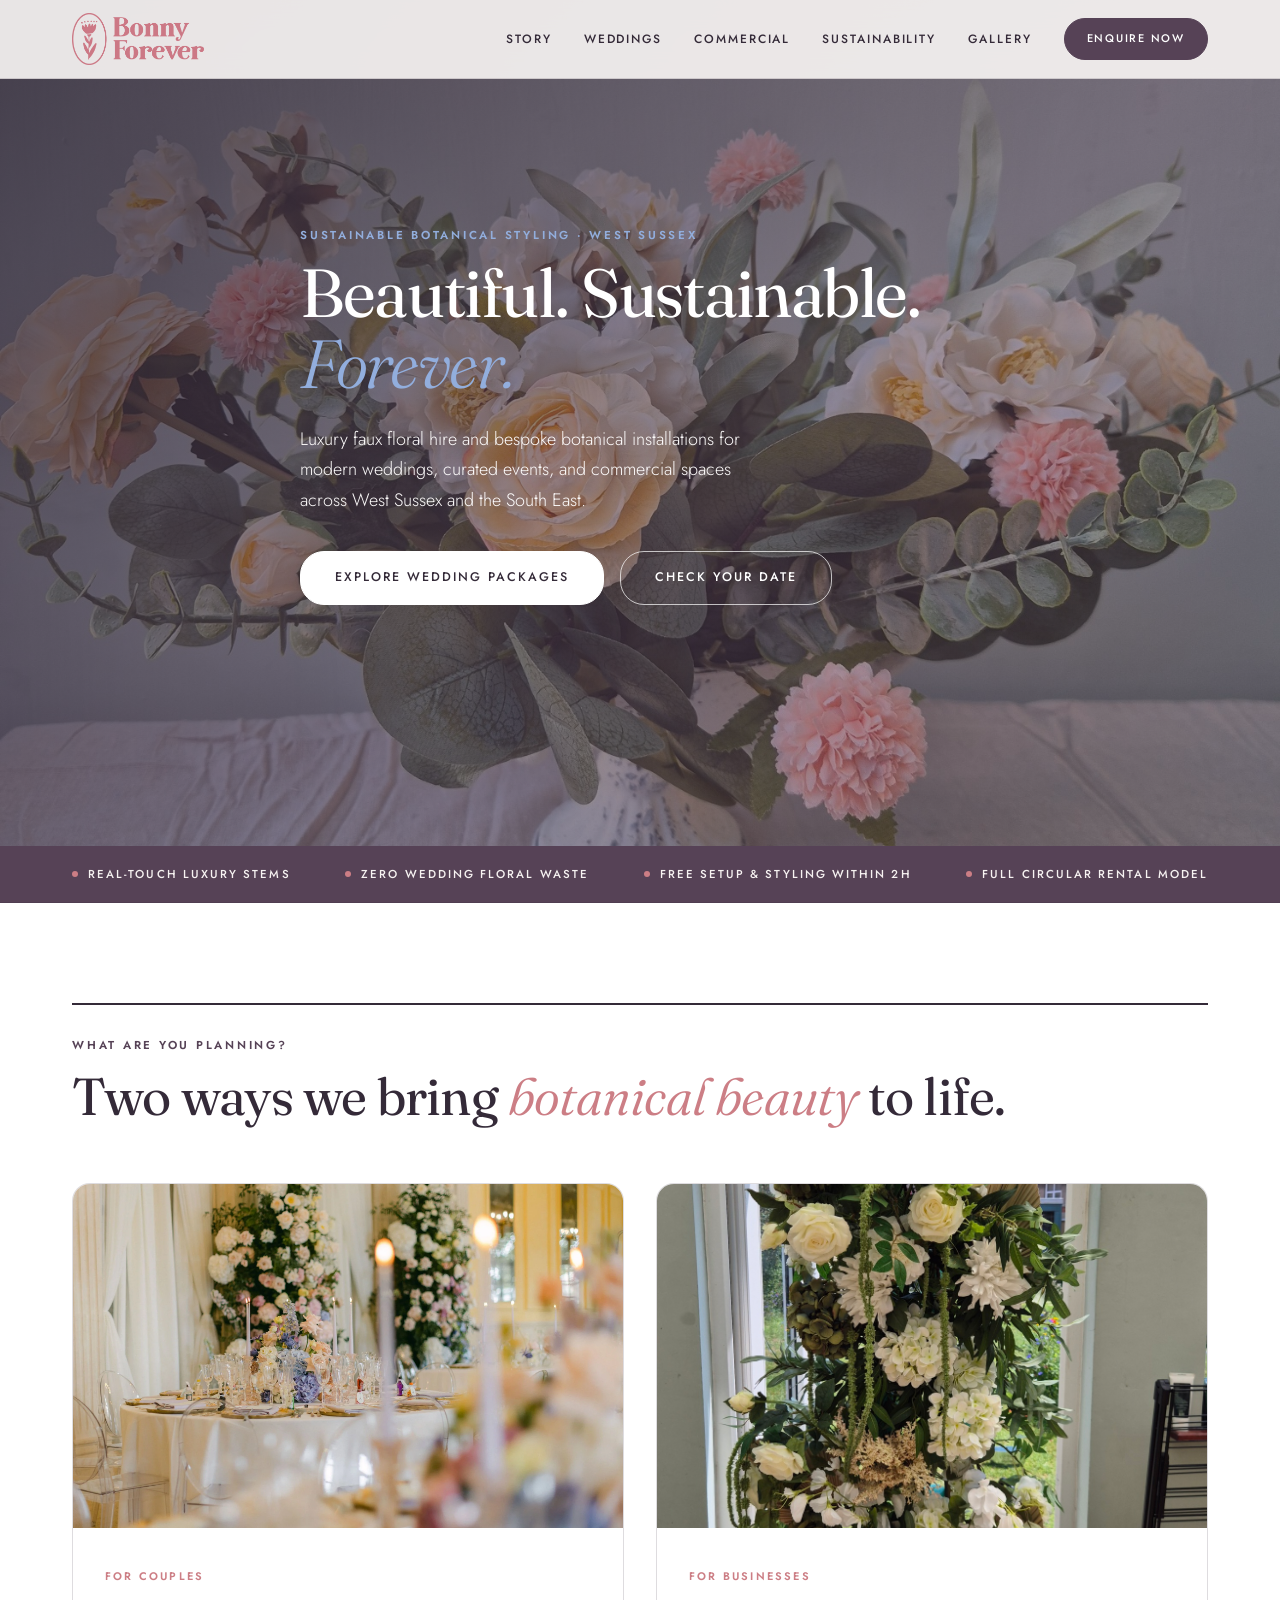
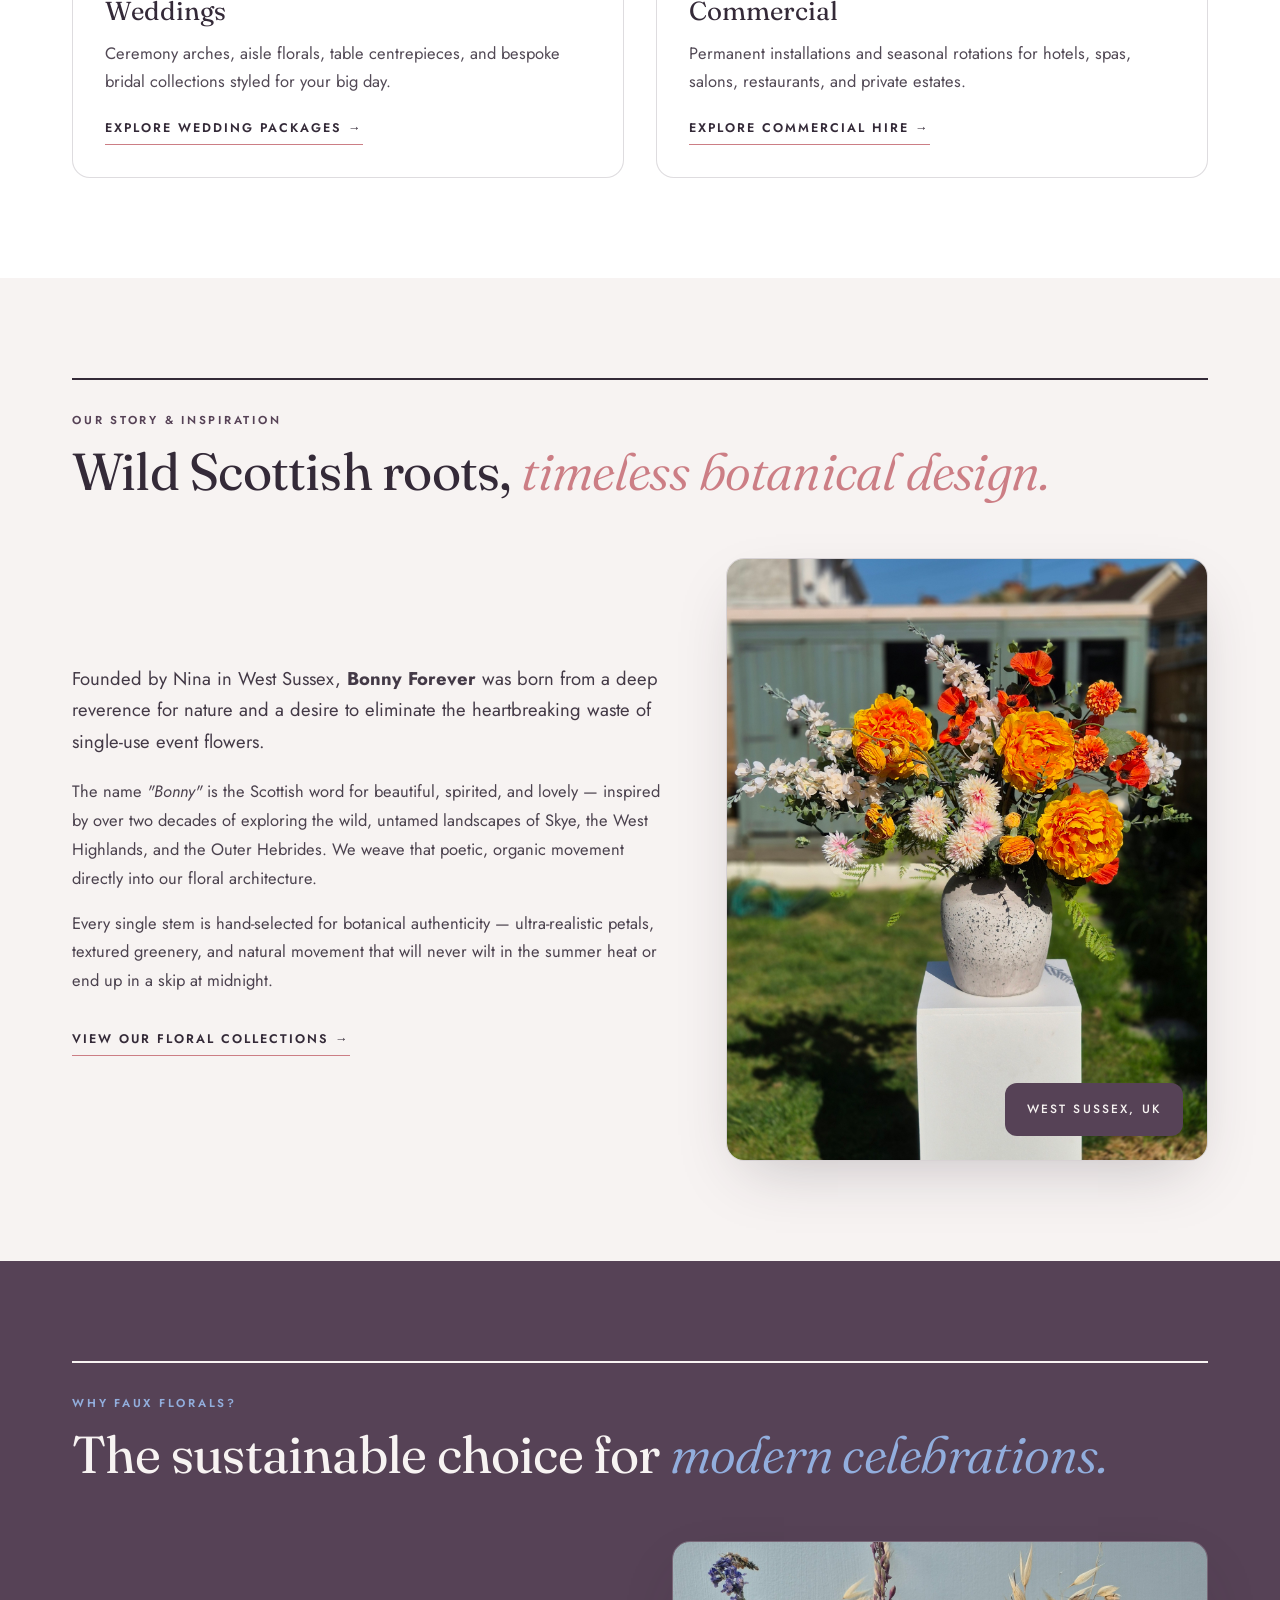
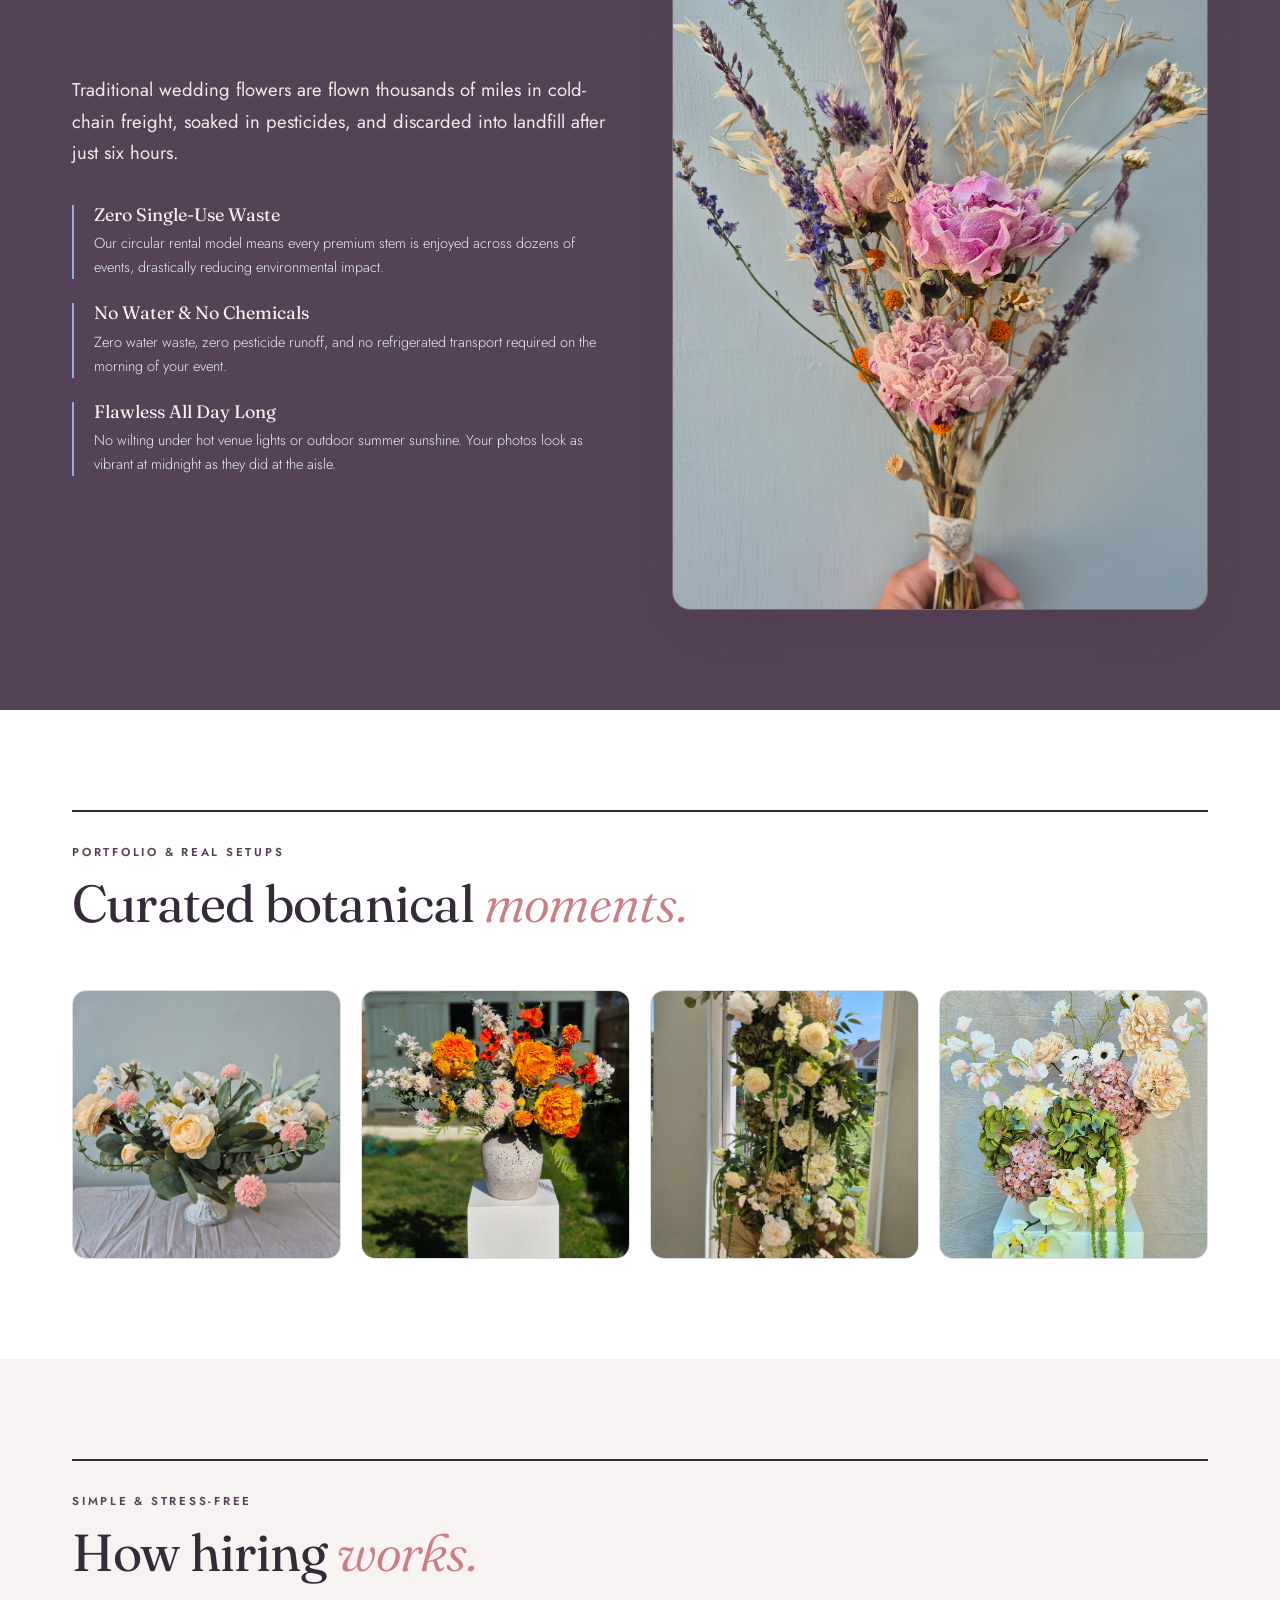
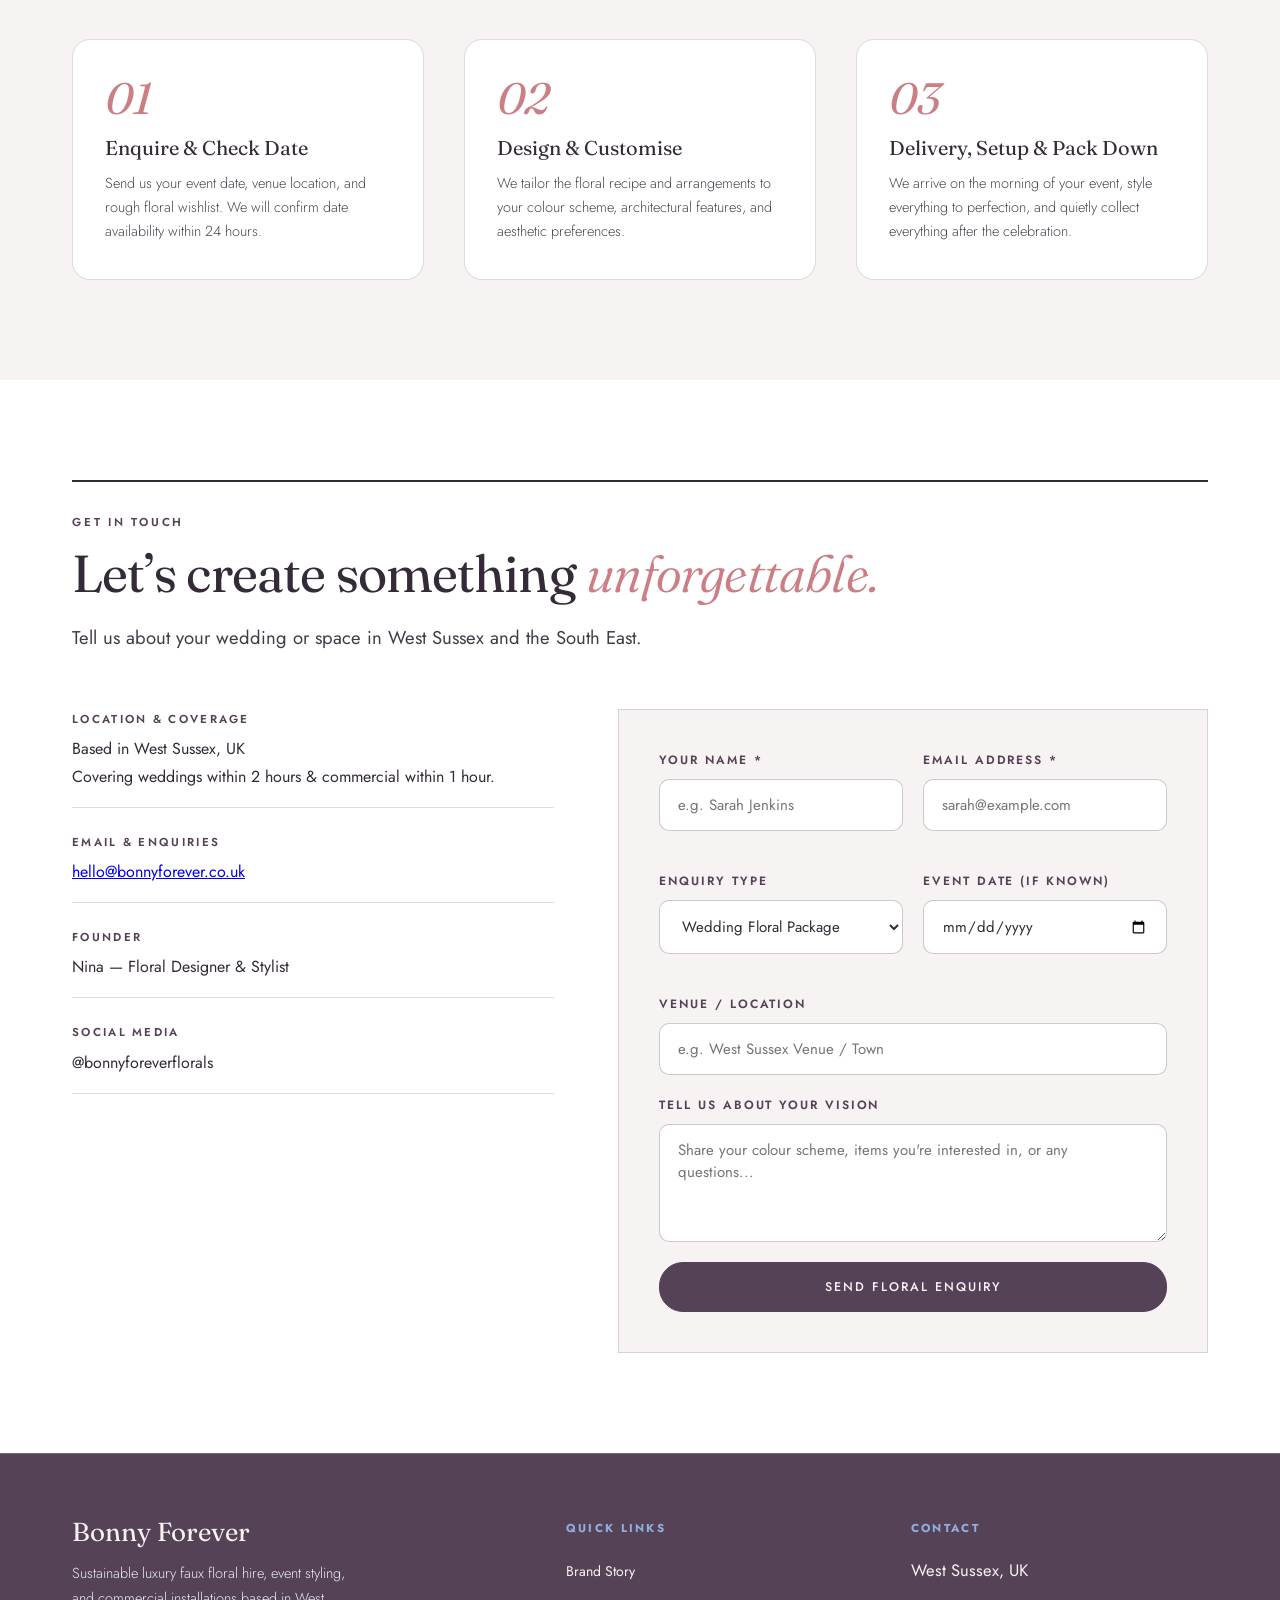
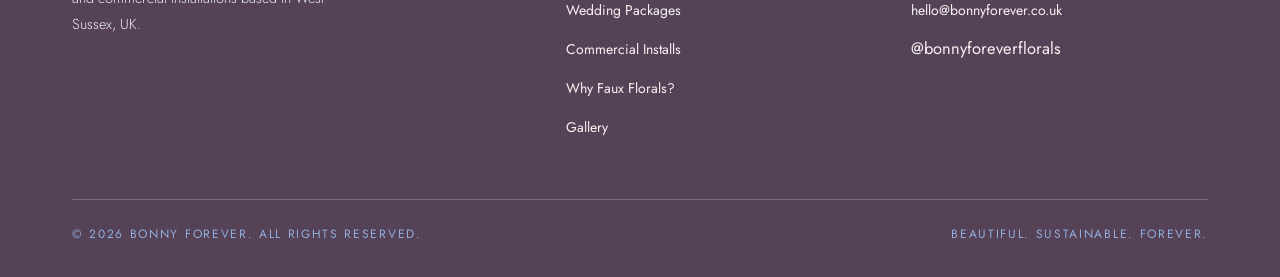
==== site/index.html @ a1e6e817 "Restructure into site/ and design-system/ with separate CSS, JS and images - Extract all 33 base64 d" ====
<!DOCTYPE html>
<html lang="en-GB">
<head>
<meta charset="UTF-8">
<meta name="viewport" content="width=device-width, initial-scale=1.0">
<title>Bonny Forever — Luxury Faux Floral Hire & Botanical Styling</title>
<link rel="preconnect" href="https://fonts.googleapis.com">
<link rel="preconnect" href="https://fonts.gstatic.com" crossorigin>
<link href="https://fonts.googleapis.com/css2?family=Fraunces:ital,opsz,wght,SOFT@0,9..144,300..600,100;1,9..144,300..600,100&family=Jost:wght@300;400;500;600&display=swap" rel="stylesheet">
<link rel="stylesheet" href="css/styles.css">
</head>
<body>

<!-- SITE HEADER -->
<header class="site-header">
  <div class="wrap">
    <div class="nav-inner">
      <a href="#" class="brand-mark">
        <img src="images/logo-pink.png" alt="Bonny Forever" style="height: 52px; width: auto;">
      </a>
      <nav class="main-nav">
        <a href="#about">Story</a>
        <a href="weddings.html">Weddings</a>
        <a href="commercial.html">Commercial</a>
        <a href="#sustainability">Sustainability</a>
        <a href="#gallery">Gallery</a>
        <a href="#contact" class="btn btn-primary" style="padding: 10px 22px; font-size: 11px; border-radius: 24px; color: #ffffff;">Enquire Now</a>
      </nav>
    </div>
  </div>
</header>

<!-- HERO SECTION -->
<section class="hero">
  <div class="hero-bg">
    <img src="images/centrepiece-peach-roses.jpg" alt="Luxury Faux Florals by Bonny Forever">
  </div>
  <div class="wrap">
    <div class="hero-content">
      <span class="eyebrow light">Sustainable Botanical Styling &middot; West Sussex</span>
      <h1>Beautiful. Sustainable. <em>Forever.</em></h1>
      <p>Luxury faux floral hire and bespoke botanical installations for modern weddings, curated events, and commercial spaces across West Sussex and the South East.</p>
      <div class="hero-btns">
        <a href="#weddings" class="btn btn-light">Explore Wedding Packages</a>
        <a href="#contact" class="btn btn-light-outline">Check Your Date</a>
      </div>
    </div>
  </div>
</section>

<!-- TRUST STRIP -->
<div class="trust-strip">
  <div class="wrap">
    <div class="trust-inner">
      <span><i></i> Real-Touch Luxury Stems</span>
      <span><i></i> Zero Wedding Floral Waste</span>
      <span><i></i> Free Setup & Styling Within 2h</span>
      <span><i></i> Full Circular Rental Model</span>
    </div>
  </div>
</div>

<!-- EXPLORE: WEDDINGS & COMMERCIAL -->
<section id="explore" style="background: #fff;">
  <div class="wrap">
    <div class="sec-head">
      <span class="eyebrow">What Are You Planning?</span>
      <h2 class="sec-title">Two ways we bring <em>botanical beauty</em> to life.</h2>
    </div>
    <div class="explore-grid">
      <a href="weddings.html" class="explore-card">
        <div class="explore-img">
          <img src="images/wedding-reception-hollyclark.webp" alt="Elegant wedding reception floral styling">
        </div>
        <div class="explore-body">
          <span class="service-kicker">For Couples</span>
          <h3>Weddings</h3>
          <p>Ceremony arches, aisle florals, table centrepieces, and bespoke bridal collections styled for your big day.</p>
          <span class="btn-link">Explore Wedding Packages &rarr;</span>
        </div>
      </a>
      <a href="commercial.html" class="explore-card">
        <div class="explore-img">
          <img src="images/floral-arch-window-1126w.jpg" alt="Commercial floral installation">
        </div>
        <div class="explore-body">
          <span class="service-kicker">For Businesses</span>
          <h3>Commercial</h3>
          <p>Permanent installations and seasonal rotations for hotels, spas, salons, restaurants, and private estates.</p>
          <span class="btn-link">Explore Commercial Hire &rarr;</span>
        </div>
      </a>
    </div>
  </div>
</section>

<!-- ABOUT / BRAND STORY -->
<section id="about">
  <div class="wrap">
    <div class="sec-head">
      <span class="eyebrow">Our Story & Inspiration</span>
      <h2 class="sec-title">Wild Scottish roots, <em>timeless botanical design.</em></h2>
    </div>
    <div class="story-grid">
      <div class="story-copy">
        <p class="lead" style="margin-bottom: 20px;">Founded by Nina in West Sussex, <strong>Bonny Forever</strong> was born from a deep reverence for nature and a desire to eliminate the heartbreaking waste of single-use event flowers.</p>
        <p style="margin-bottom: 16px; color: var(--ink); opacity: 0.88;">The name <em>"Bonny"</em> is the Scottish word for beautiful, spirited, and lovely — inspired by over two decades of exploring the wild, untamed landscapes of Skye, the West Highlands, and the Outer Hebrides. We weave that poetic, organic movement directly into our floral architecture.</p>
        <p style="margin-bottom: 28px; color: var(--ink); opacity: 0.88;">Every single stem is hand-selected for botanical authenticity — ultra-realistic petals, textured greenery, and natural movement that will never wilt in the summer heat or end up in a skip at midnight.</p>
        <a href="#weddings" class="btn-link">View Our Floral Collections &rarr;</a>
      </div>
      <div class="story-img">
        <img src="images/urn-orange-roses-garden.jpg" alt="Nina styling faux florals">
        <div class="story-badge">West Sussex, UK</div>
      </div>
    </div>
  </div>
</section>

<!-- SUSTAINABILITY -->
<section id="sustainability" class="sustainability">
  <div class="wrap">
    <div class="sec-head light">
      <span class="eyebrow light">Why Faux Florals?</span>
      <h2 class="sec-title light">The sustainable choice for <em>modern celebrations.</em></h2>
    </div>

    <div class="sustain-grid">
      <div>
        <p class="lead light">Traditional wedding flowers are flown thousands of miles in cold-chain freight, soaked in pesticides, and discarded into landfill after just six hours.</p>
        <div class="sustain-pillars">
          <div class="pillar">
            <h4>Zero Single-Use Waste</h4>
            <p>Our circular rental model means every premium stem is enjoyed across dozens of events, drastically reducing environmental impact.</p>
          </div>
          <div class="pillar">
            <h4>No Water & No Chemicals</h4>
            <p>Zero water waste, zero pesticide runoff, and no refrigerated transport required on the morning of your event.</p>
          </div>
          <div class="pillar">
            <h4>Flawless All Day Long</h4>
            <p>No wilting under hot venue lights or outdoor summer sunshine. Your photos look as vibrant at midnight as they did at the aisle.</p>
          </div>
        </div>
      </div>
      <div class="story-img" style="border-color: rgba(255,255,255,0.2);">
        <img src="images/dried-bouquet-in-hand.jpg" alt="Botanical details">
      </div>
    </div>
  </div>
</section>

<!-- GALLERY -->
<section id="gallery" style="background: #fff;">
  <div class="wrap">
    <div class="sec-head">
      <span class="eyebrow">Portfolio & Real Setups</span>
      <h2 class="sec-title">Curated botanical <em>moments.</em></h2>
    </div>

    <div class="gallery-grid">
      <div class="gallery-item"><img src="images/centrepiece-peach-roses.jpg" alt="Bonny Forever floral styling"></div>
      <div class="gallery-item"><img src="images/urn-orange-roses-garden.jpg" alt="Bonny Forever floral styling"></div>
      <div class="gallery-item"><img src="images/floral-arch-window-1116w.jpg" alt="Bonny Forever floral styling"></div>
      <div class="gallery-item"><img src="images/plinth-hydrangeas.jpg" alt="Bonny Forever floral styling"></div>
    </div>
  </div>
</section>

<!-- HOW IT WORKS -->
<section id="process">
  <div class="wrap">
    <div class="sec-head">
      <span class="eyebrow">Simple & Stress-Free</span>
      <h2 class="sec-title">How hiring <em>works.</em></h2>
    </div>

    <div class="process-grid">
      <div class="process-step">
        <div class="step-num">01</div>
        <h4>Enquire & Check Date</h4>
        <p>Send us your event date, venue location, and rough floral wishlist. We will confirm date availability within 24 hours.</p>
      </div>
      <div class="process-step">
        <div class="step-num">02</div>
        <h4>Design & Customise</h4>
        <p>We tailor the floral recipe and arrangements to your colour scheme, architectural features, and aesthetic preferences.</p>
      </div>
      <div class="process-step">
        <div class="step-num">03</div>
        <h4>Delivery, Setup & Pack Down</h4>
        <p>We arrive on the morning of your event, style everything to perfection, and quietly collect everything after the celebration.</p>
      </div>
    </div>
  </div>
</section>

<!-- CONTACT FORM -->
<section id="contact" class="contact-section">
  <div class="wrap">
    <div class="sec-head">
      <span class="eyebrow">Get In Touch</span>
      <h2 class="sec-title">Let&rsquo;s create something <em>unforgettable.</em></h2>
      <p class="lead">Tell us about your wedding or space in West Sussex and the South East.</p>
    </div>

    <div class="contact-grid">
      <div class="contact-info">
        <div class="info-item">
          <h5>Location & Coverage</h5>
          <p>Based in West Sussex, UK<br>Covering weddings within 2 hours & commercial within 1 hour.</p>
        </div>
        <div class="info-item">
          <h5>Email & Enquiries</h5>
          <p><a href="mailto:hello@bonnyforever.co.uk">hello@bonnyforever.co.uk</a></p>
        </div>
        <div class="info-item">
          <h5>Founder</h5>
          <p>Nina &mdash; Floral Designer & Stylist</p>
        </div>
        <div class="info-item">
          <h5>Social Media</h5>
          <p>@bonnyforeverflorals</p>
        </div>
      </div>

      <div class="form-box">
        <form id="enquiryForm">
          <div class="form-row">
            <div class="form-group">
              <label for="name">Your Name *</label>
              <input type="text" id="name" required placeholder="e.g. Sarah Jenkins">
            </div>
            <div class="form-group">
              <label for="email">Email Address *</label>
              <input type="email" id="email" required placeholder="sarah@example.com">
            </div>
          </div>

          <div class="form-row">
            <div class="form-group">
              <label for="type">Enquiry Type</label>
              <select id="type">
                <option>Wedding Floral Package</option>
                <option>Commercial / Hospitality Install</option>
                <option>Bespoke Event Styling</option>
                <option>Dried Floral Arrangement</option>
              </select>
            </div>
            <div class="form-group">
              <label for="date">Event Date (if known)</label>
              <input type="date" id="date">
            </div>
          </div>

          <div class="form-group">
            <label for="venue">Venue / Location</label>
            <input type="text" id="venue" placeholder="e.g. West Sussex Venue / Town">
          </div>

          <div class="form-group">
            <label for="notes">Tell us about your vision</label>
            <textarea id="notes" rows="4" placeholder="Share your colour scheme, items you're interested in, or any questions..."></textarea>
          </div>

          <button type="submit" class="btn btn-primary" style="width: 100%;">Send Floral Enquiry</button>

          <div id="formSuccess" class="form-success">
            &check; Thank you! Your enquiry has been sent. Nina will get back to you shortly.
          </div>
        </form>
      </div>
    </div>
  </div>
</section>

<!-- FOOTER -->
<footer class="site-footer">
  <div class="wrap">
    <div class="footer-grid">
      <div class="footer-brand">
        <h3 style="font-family: var(--disp);">Bonny Forever</h3>
        <p>Sustainable luxury faux floral hire, event styling, and commercial installations based in West Sussex, UK.</p>
      </div>
      <div class="footer-links">
        <h5>Quick Links</h5>
        <ul>
          <li><a href="#about">Brand Story</a></li>
          <li><a href="#weddings">Wedding Packages</a></li>
          <li><a href="#commercial">Commercial Installs</a></li>
          <li><a href="#sustainability">Why Faux Florals?</a></li>
          <li><a href="#gallery">Gallery</a></li>
        </ul>
      </div>
      <div class="footer-links">
        <h5>Contact</h5>
        <ul>
          <li>West Sussex, UK</li>
          <li><a href="mailto:hello@bonnyforever.co.uk">hello@bonnyforever.co.uk</a></li>
          <li>@bonnyforeverflorals</li>
        </ul>
      </div>
    </div>
    <div class="footer-bottom">
      <span>&copy; 2026 Bonny Forever. All rights reserved.</span>
      <span>Beautiful. Sustainable. Forever.</span>
    </div>
  </div>
</footer>

<script src="js/main.js"></script>
</body>
</html>
---- site/css/styles.css ----
/* Shared styles for index.html and weddings.html. Moved from inline <style>, unchanged. */

:root {
  --grape: #564256;
  --grape-dark: #3E2F3E;
  --ink: #342A38;
  --sage: #84A37B;
  --sage-tint: #EBF0E7;
  --wisteria: #92AEDD;
  --wist-tint: #E9EEF8;
  --rose: #CC7E85;
  --rose-tint: #F7EAEB;
  --paper: #F7F3F2;
  --white: #FFFFFF;
  --maxw: 1200px;
  --disp: 'Fraunces', serif;
  --sans: 'Jost', sans-serif;
  --rule: 1px solid rgba(52, 42, 56, 0.16);
  --rule-light: 1px solid rgba(247, 243, 242, 0.22);
}

* { margin: 0; padding: 0; box-sizing: border-box; }
html { scroll-behavior: smooth; }
body {
  font-family: var(--sans);
  font-weight: 400;
  color: var(--ink);
  background: var(--paper);
  line-height: 1.75;
  font-size: 16.5px;
  -webkit-font-smoothing: antialiased;
}

.wrap { max-width: var(--maxw); margin: 0 auto; padding: 0 32px; }
.eyebrow {
  font-size: 11.5px;
  letter-spacing: 0.24em;
  text-transform: uppercase;
  font-weight: 600;
  color: var(--grape);
  display: inline-block;
  margin-bottom: 12px;
}
.eyebrow.light { color: var(--wisteria); }

h1, h2, h3, h4 { font-family: var(--disp); font-weight: 400; line-height: 1.15; }
h2.sec-title {
  font-size: clamp(34px, 4.5vw, 52px);
  letter-spacing: -0.015em;
  margin-bottom: 18px;
}
h2.sec-title em {
  font-style: italic;
  font-weight: 340;
  color: var(--rose);
}
.sec-title.light em { color: var(--wisteria); }

p.lead {
  font-size: 18.5px;
  line-height: 1.7;
  max-width: 60ch;
  color: var(--ink);
  opacity: 0.92;
}
p.lead.light { color: var(--paper); opacity: 0.95; }

section { padding: 100px 0; }
.sec-head {
  border-top: 2px solid var(--ink);
  padding-top: 24px;
  margin-bottom: 56px;
}
.sec-head.light { border-top-color: var(--paper); }

/* BUTTONS */
.btn {
  display: inline-flex;
  align-items: center;
  justify-content: center;
  font-family: var(--sans);
  font-weight: 500;
  font-size: 12.5px;
  letter-spacing: 0.16em;
  text-transform: uppercase;
  padding: 15px 34px;
  text-decoration: none;
  cursor: pointer;
  transition: all 0.28s cubic-bezier(0.16, 1, 0.3, 1);
  border: 1px solid transparent;
  border-radius: 24px;
}
.btn-primary {
  background: var(--grape);
  color: var(--paper);
  border-color: var(--grape);
}
.btn-primary:hover {
  background: var(--ink);
  border-color: var(--ink);
  transform: translateY(-2px);
}
.btn-outline {
  background: transparent;
  color: var(--grape);
  border-color: var(--grape);
}
.btn-outline:hover {
  background: var(--grape);
  color: #fff;
  transform: translateY(-2px);
}
.btn-light {
  background: #fff;
  color: var(--ink);
  border-color: #fff;
}
.btn-light:hover {
  background: var(--paper);
  transform: translateY(-2px);
}
.btn-light-outline {
  background: transparent;
  color: #fff;
  border-color: rgba(255,255,255,0.7);
}
.btn-light-outline:hover {
  background: rgba(255,255,255,0.15);
  border-color: #fff;
  transform: translateY(-2px);
}
.btn-link {
  display: inline-block;
  font-size: 12.5px;
  letter-spacing: 0.16em;
  text-transform: uppercase;
  font-weight: 600;
  color: var(--ink);
  text-decoration: none;
  border-bottom: 1.5px solid var(--rose);
  padding-bottom: 4px;
  transition: color 0.2s;
}
.btn-link:hover { color: var(--rose); }

/* NAVIGATION */
header.site-header {
  position: fixed;
  top: 0;
  left: 0;
  right: 0;
  z-index: 999;
  background: rgba(247, 243, 242, 0.92);
  backdrop-filter: blur(12px);
  border-bottom: var(--rule);
  transition: all 0.3s ease;
}
.nav-inner {
  display: flex;
  align-items: center;
  justify-content: space-between;
  height: 78px;
}
.brand-mark {
  display: flex;
  align-items: center;
  gap: 12px;
  text-decoration: none;
  color: var(--grape);
}
.brand-mark img { height: 42px; width: auto; display: block; }
.brand-mark span {
  font-family: var(--disp);
  font-size: 21px;
  font-weight: 600;
  letter-spacing: -0.01em;
}
nav.main-nav {
  display: flex;
  gap: 32px;
  align-items: center;
}
nav.main-nav a {
  font-size: 12px;
  letter-spacing: 0.16em;
  text-transform: uppercase;
  font-weight: 500;
  color: var(--ink);
  text-decoration: none;
  transition: color 0.2s;
  padding: 6px 0;
}
nav.main-nav a:hover { color: var(--rose); }

/* HERO SECTION */
.hero {
  position: relative;
  min-height: 94vh;
  display: flex;
  align-items: center;
  color: #fff;
  padding-top: 78px;
  overflow: hidden;
}
.hero-bg {
  position: absolute;
  inset: 0;
}
.hero-bg img {
  width: 100%;
  height: 100%;
  object-fit: cover;
  display: block;
}
.hero-bg::after {
  content: '';
  position: absolute;
  inset: 0;
  background: linear-gradient(135deg, rgba(52,42,56,0.85) 0%, rgba(86,66,86,0.55) 60%, rgba(52,42,56,0.4) 100%);
}
.hero-content {
  position: relative;
  z-index: 2;
  padding: 80px 0;
  max-width: 680px;
}
.hero h1 {
  font-size: clamp(40px, 5.5vw, 68px);
  line-height: 1.05;
  letter-spacing: -0.02em;
  margin-bottom: 24px;
}
.hero h1 em {
  font-style: italic;
  font-weight: 320;
  color: var(--wisteria);
}
.hero p {
  font-size: 18px;
  font-weight: 300;
  line-height: 1.7;
  margin-bottom: 36px;
  max-width: 48ch;
  color: #FDFBFB;
}
.hero-btns { display: flex; gap: 16px; flex-wrap: wrap; }

/* WEDDING SECTION HERO */
.wedding-hero {
  position: relative;
  min-height: 72vh;
  display: flex;
  align-items: center;
  color: #fff;
  overflow: hidden;
  padding: 0;
}
.wedding-hero .hero-content {
  position: relative;
  z-index: 2;
  padding: 100px 0;
  max-width: 680px;
}
.wedding-hero .hero-content .btn { margin-top: 4px; }


/* TRUST STRIP */
.trust-strip {
  background: var(--grape);
  color: var(--paper);
  padding: 18px 0;
  border-bottom: var(--rule);
}
.trust-inner {
  display: flex;
  justify-content: space-between;
  align-items: center;
  flex-wrap: wrap;
  gap: 24px;
  font-size: 11.5px;
  letter-spacing: 0.18em;
  text-transform: uppercase;
  font-weight: 500;
}
.trust-inner span { display: flex; align-items: center; gap: 10px; }
.trust-inner i { width: 6px; height: 6px; border-radius: 50%; background: var(--rose); display: inline-block; }

/* STORY & ABOUT */
.story-grid {
  display: grid;
  grid-template-columns: 1.1fr 0.9fr;
  gap: 64px;
  align-items: center;
}
.story-img {
  position: relative;
  border: var(--rule);
  border-radius: 18px;
  overflow: hidden;
  box-shadow: 0 24px 60px -20px rgba(52,42,56,0.25);
}
.story-img img {
  width: 100%;
  aspect-ratio: 4/5;
  object-fit: cover;
  display: block;
}
.story-badge {
  position: absolute;
  bottom: 24px;
  right: 24px;
  background: var(--grape);
  color: var(--paper);
  padding: 16px 22px;
  font-size: 12px;
  letter-spacing: 0.18em;
  text-transform: uppercase;
  font-weight: 500;
  border-radius: 12px;
}

/* SERVICES / WEDDINGS */
.services-grid {
  display: grid;
  grid-template-columns: repeat(3, 1fr);
  gap: 32px;
}

/* EXPLORE: WEDDINGS & COMMERCIAL SIDE BY SIDE */
.explore-grid {
  display: grid;
  grid-template-columns: 1fr 1fr;
  gap: 32px;
}
.explore-card {
  display: block;
  text-decoration: none;
  color: inherit;
  background: var(--white);
  border: var(--rule);
  border-radius: 18px;
  overflow: hidden;
  transition: transform 0.3s ease, box-shadow 0.3s ease;
}
.explore-card:hover {
  transform: translateY(-6px);
  box-shadow: 0 20px 48px -16px rgba(52,42,56,0.18);
}
.explore-img {
  aspect-ratio: 16/10;
  overflow: hidden;
}
.explore-img img {
  width: 100%;
  height: 100%;
  object-fit: cover;
  display: block;
  transition: transform 0.6s cubic-bezier(0.16, 1, 0.3, 1);
}
.explore-card:hover .explore-img img { transform: scale(1.05); }
.explore-body { padding: 32px; }
.explore-body h3 { font-size: 26px; margin: 8px 0 12px; }
.explore-body p { opacity: 0.85; margin-bottom: 16px; }
@media (max-width: 768px) {
  .explore-grid { grid-template-columns: 1fr; }
}
.service-card {
  background: var(--white);
  border: var(--rule);
  border-radius: 18px;
  overflow: hidden;
  display: flex;
  flex-direction: column;
  transition: transform 0.3s ease, box-shadow 0.3s ease;
}
.service-card:hover {
  transform: translateY(-6px);
  box-shadow: 0 20px 48px -16px rgba(52,42,56,0.18);
}
.service-img {
  aspect-ratio: 16/11;
  overflow: hidden;
}
.service-img img {
  width: 100%;
  height: 100%;
  object-fit: cover;
  display: block;
  transition: transform 0.6s cubic-bezier(0.16, 1, 0.3, 1);
}
.service-card:hover .service-img img {
  transform: scale(1.05);
}
.service-body {
  padding: 32px 28px 36px;
  display: flex;
  flex-direction: column;
  gap: 14px;
  flex: 1;
  border-top: var(--rule);
}
.service-kicker {
  font-size: 11px;
  letter-spacing: 0.2em;
  text-transform: uppercase;
  font-weight: 600;
  color: var(--rose);
}
.service-body h3 { font-size: 24px; color: var(--ink); }
.service-body p {
  font-size: 15px;
  line-height: 1.7;
  color: var(--ink);
  opacity: 0.85;
  font-weight: 300;
  flex: 1;
}
.package-price {
  font-family: var(--disp);
  font-size: 20px;
  color: var(--grape);
  font-weight: 500;
  margin-top: 8px;
}

/* SUSTAINABILITY SECTION (DARK) */
.sustainability {
  background: var(--grape);
  color: var(--paper);
}
.sustain-grid {
  display: grid;
  grid-template-columns: 1fr 1fr;
  gap: 64px;
  align-items: center;
}
.sustain-pillars {
  display: grid;
  grid-template-columns: 1fr;
  gap: 24px;
  margin-top: 36px;
}
.pillar {
  border-left: 2px solid var(--wisteria);
  padding-left: 20px;
}
.pillar h4 {
  font-size: 18px;
  color: var(--paper);
  margin-bottom: 6px;
}
.pillar p {
  font-size: 14.5px;
  color: var(--wist-tint);
  font-weight: 300;
  line-height: 1.65;
}

/* GALLERY STRIP */
.gallery-grid {
  display: grid;
  grid-template-columns: repeat(4, 1fr);
  gap: 20px;
}
.gallery-item {
  border: var(--rule);
  border-radius: 14px;
  overflow: hidden;
  position: relative;
}
.gallery-item img {
  width: 100%;
  aspect-ratio: 1;
  object-fit: cover;
  display: block;
  transition: transform 0.5s ease;
}
.gallery-item:hover img { transform: scale(1.06); }

/* PROCESS / HOW IT WORKS */
.process-grid {
  display: grid;
  grid-template-columns: repeat(3, 1fr);
  gap: 40px;
}
.process-step {
  background: var(--white);
  padding: 36px 32px;
  border: var(--rule);
  border-radius: 18px;
  position: relative;
}
.step-num {
  font-family: var(--disp);
  font-size: 44px;
  font-style: italic;
  color: var(--rose);
  line-height: 1;
  margin-bottom: 16px;
}
.process-step h4 { font-size: 20px; margin-bottom: 12px; color: var(--ink); }
.process-step p { font-size: 14.5px; font-weight: 300; line-height: 1.65; opacity: 0.88; }

/* CONTACT & BOOKING FORM */
.contact-section {
  background: var(--white);
}
.contact-grid {
  display: grid;
  grid-template-columns: 0.9fr 1.1fr;
  gap: 64px;
}
.contact-info {
  display: flex;
  flex-direction: column;
  gap: 24px;
}
.info-item {
  border-bottom: var(--rule);
  padding-bottom: 16px;
}
.info-item h5 {
  font-size: 11.5px;
  letter-spacing: 0.2em;
  text-transform: uppercase;
  font-weight: 600;
  color: var(--grape);
  margin-bottom: 6px;
}
.info-item p { font-size: 16px; color: var(--ink); font-weight: 400; }

/* FORM STYLING */
.form-box {
  background: var(--paper);
  padding: 40px;
  border: var(--rule);
}
.form-row {
  display: grid;
  grid-template-columns: 1fr 1fr;
  gap: 20px;
  margin-bottom: 20px;
}
.form-group {
  display: flex;
  flex-direction: column;
  gap: 8px;
  margin-bottom: 20px;
}
.form-group label {
  font-size: 12px;
  letter-spacing: 0.16em;
  text-transform: uppercase;
  font-weight: 600;
  color: var(--grape);
}
.form-group input,
.form-group select,
.form-group textarea {
  width: 100%;
  padding: 14px 18px;
  border: 1px solid rgba(52, 42, 56, 0.25);
  background: #fff;
  font-family: var(--sans);
  font-size: 15px;
  color: var(--ink);
  border-radius: 10px;
  outline: none;
  transition: border-color 0.2s ease;
}
.form-group input:focus,
.form-group select:focus,
.form-group textarea:focus {
  border-color: var(--grape);
}
.form-success {
  display: none;
  background: var(--sage-tint);
  border: 1px solid var(--sage);
  border-radius: 12px;
  color: var(--ink);
  padding: 18px;
  margin-top: 18px;
  font-size: 15px;
}

/* FOOTER */
footer.site-footer {
  background: var(--grape);
  color: var(--paper);
  padding: 64px 0 32px;
  border-top: var(--rule-light);
}
.footer-grid {
  display: grid;
  grid-template-columns: 1.5fr 1fr 1fr;
  gap: 48px;
  margin-bottom: 48px;
}
.footer-brand h3 {
  font-size: 26px;
  margin-bottom: 12px;
}
.footer-brand p {
  font-size: 14.5px;
  font-weight: 300;
  max-width: 36ch;
  color: var(--wist-tint);
}
.footer-links h5 {
  font-size: 11.5px;
  letter-spacing: 0.2em;
  text-transform: uppercase;
  color: var(--wisteria);
  margin-bottom: 18px;
}
.footer-links ul { list-style: none; }
.footer-links li { margin-bottom: 10px; }
.footer-links a {
  color: var(--paper);
  text-decoration: none;
  font-size: 14px;
  transition: color 0.2s;
}
.footer-links a:hover { color: var(--rose); }
.footer-bottom {
  border-top: var(--rule-light);
  padding-top: 24px;
  display: flex;
  justify-content: space-between;
  font-size: 12px;
  letter-spacing: 0.14em;
  text-transform: uppercase;
  color: var(--wisteria);
}

/* RESPONSIVE */
@media (max-width: 992px) {
  section { padding: 70px 0; }
  .story-grid, .sustain-grid, .contact-grid, .footer-grid {
    grid-template-columns: 1fr;
    gap: 40px;
  }
  .services-grid, .process-grid {
    grid-template-columns: 1fr;
    gap: 24px;
  }
  .gallery-grid {
    grid-template-columns: repeat(2, 1fr);
  }
  .form-row { grid-template-columns: 1fr; gap: 0; }
  nav.main-nav { display: none; }
}
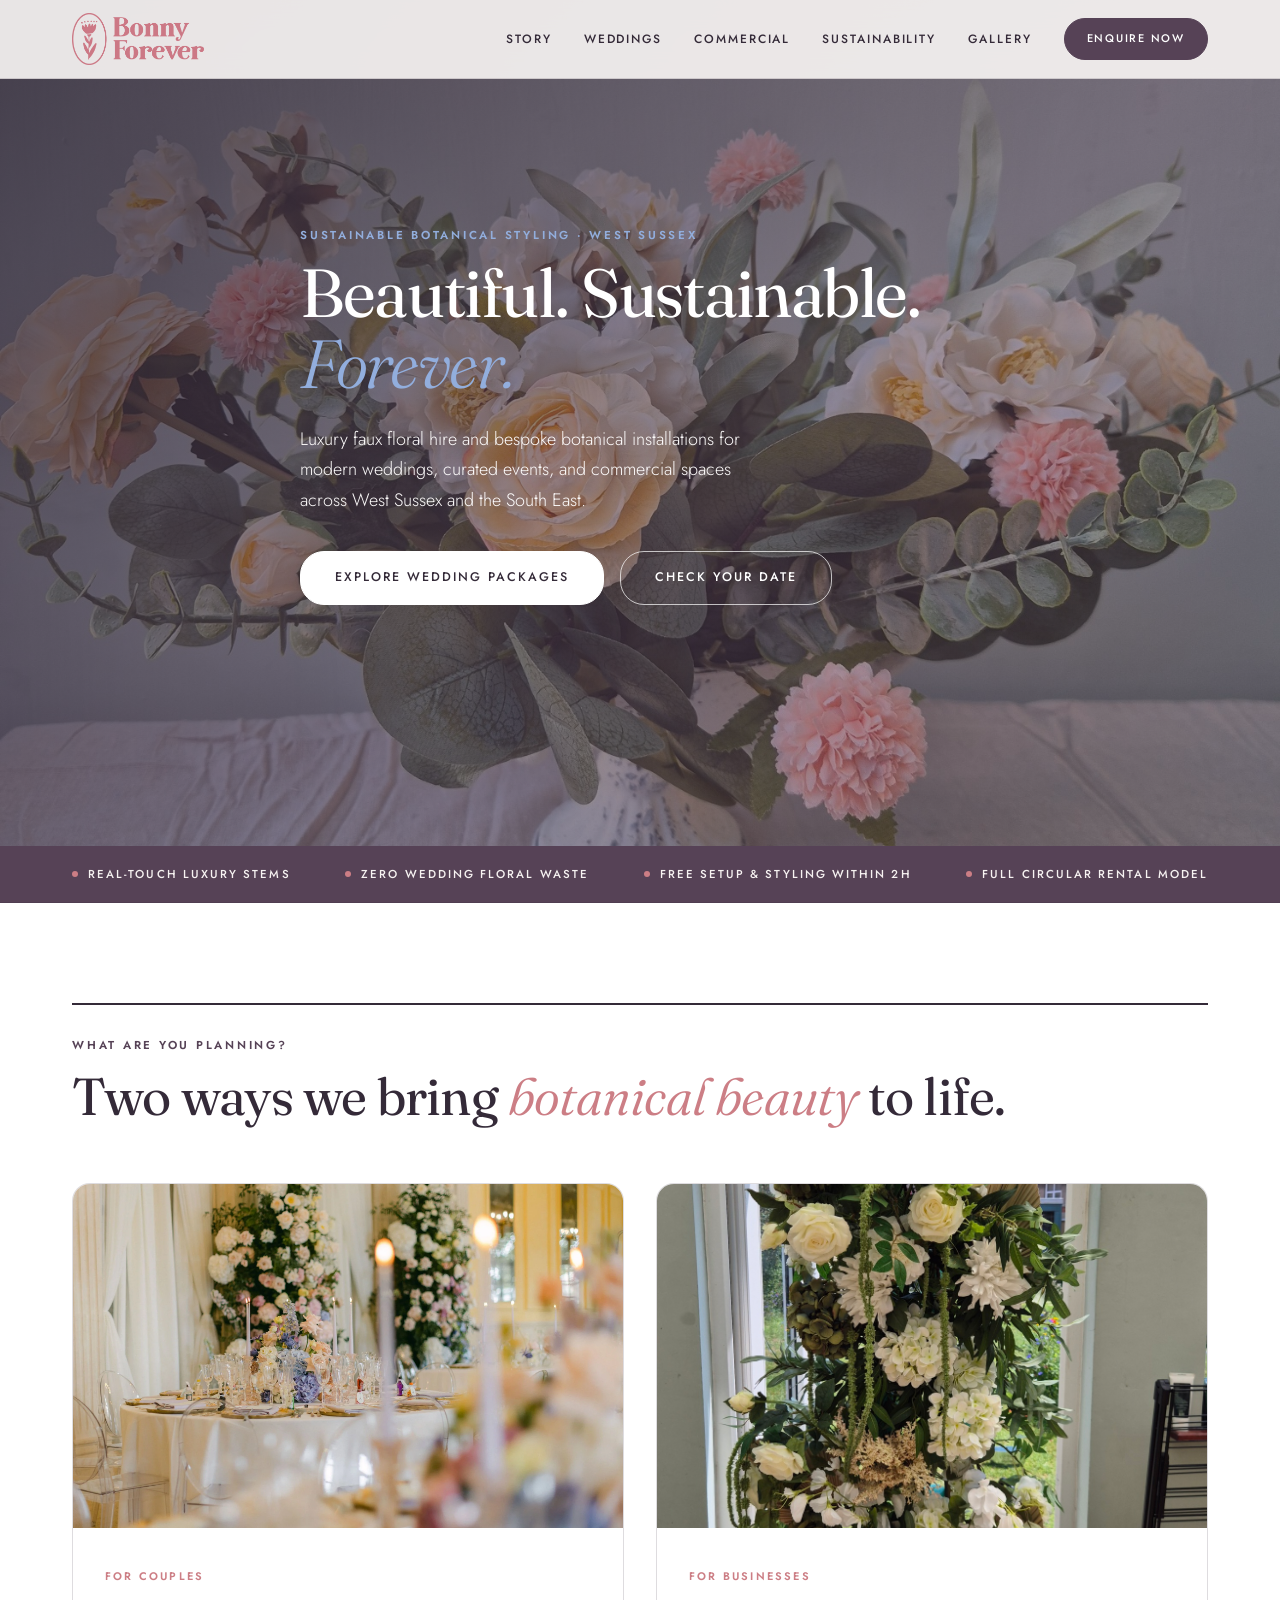
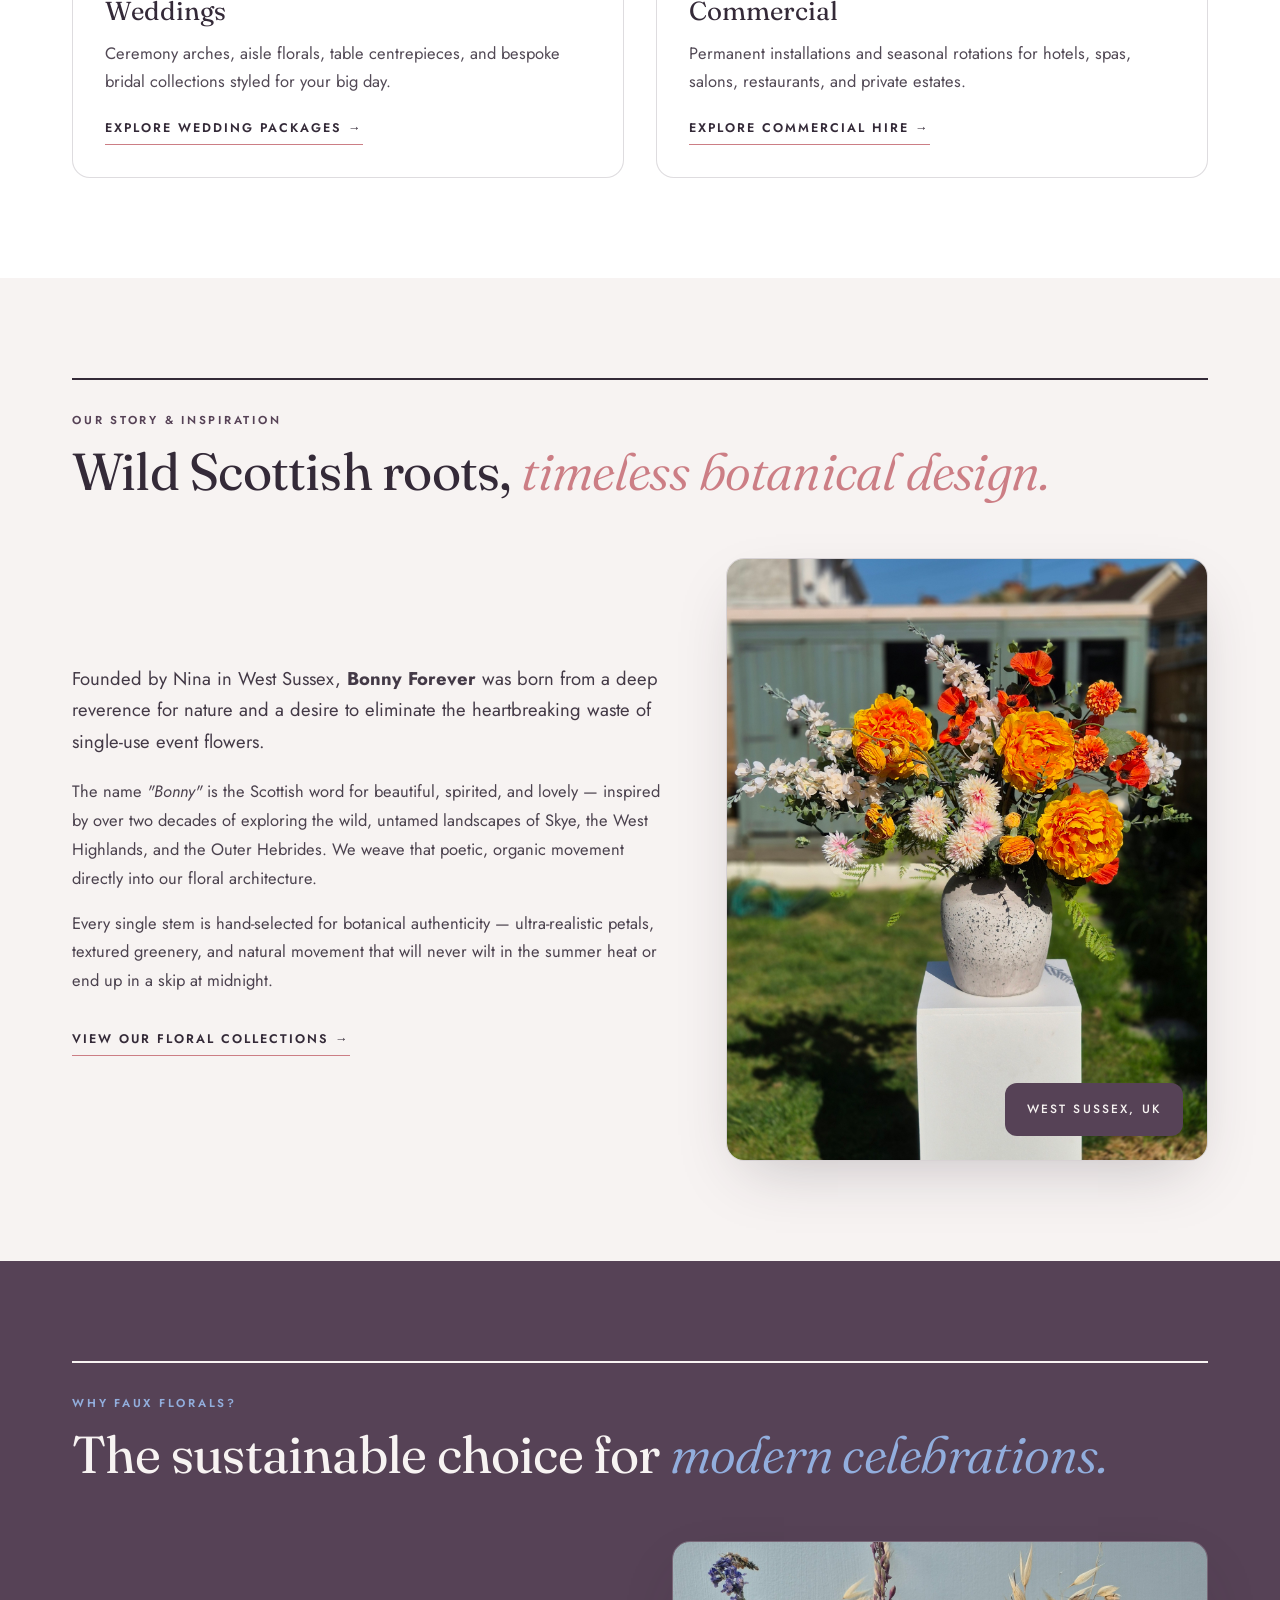
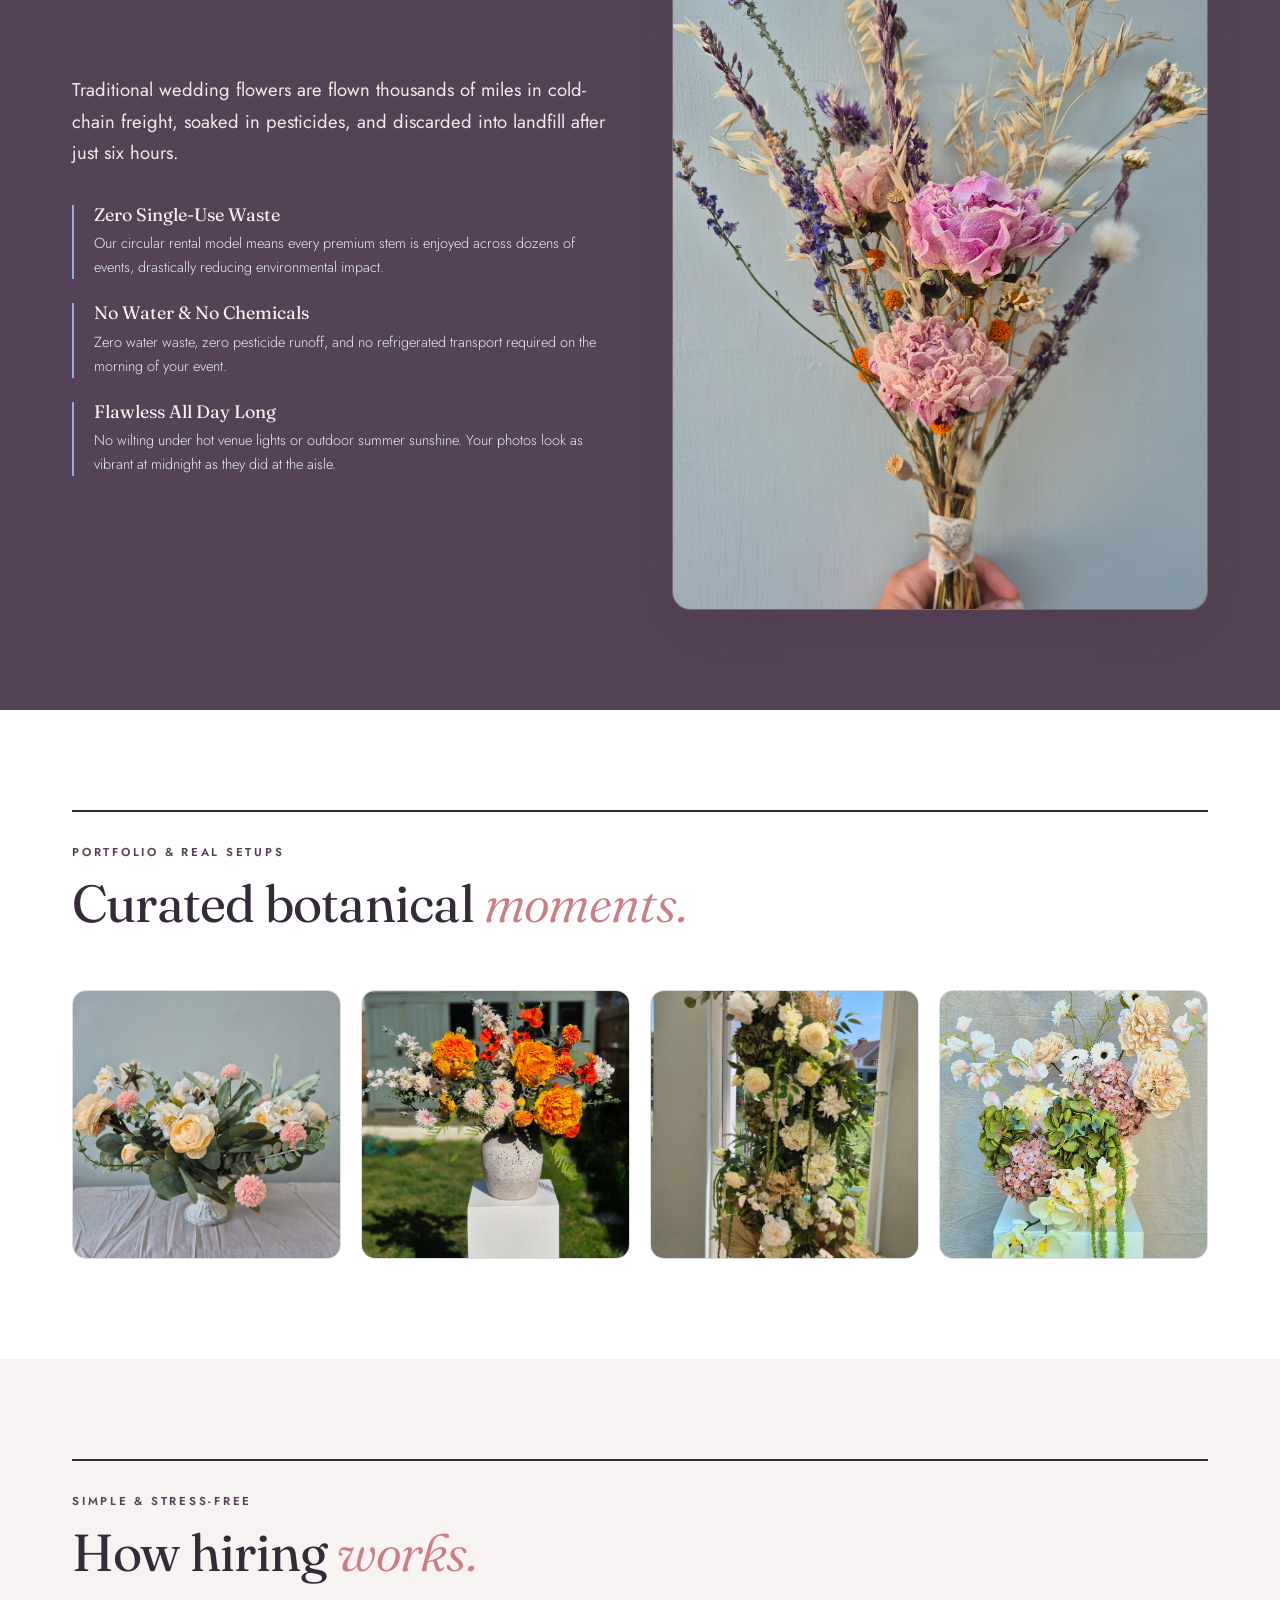
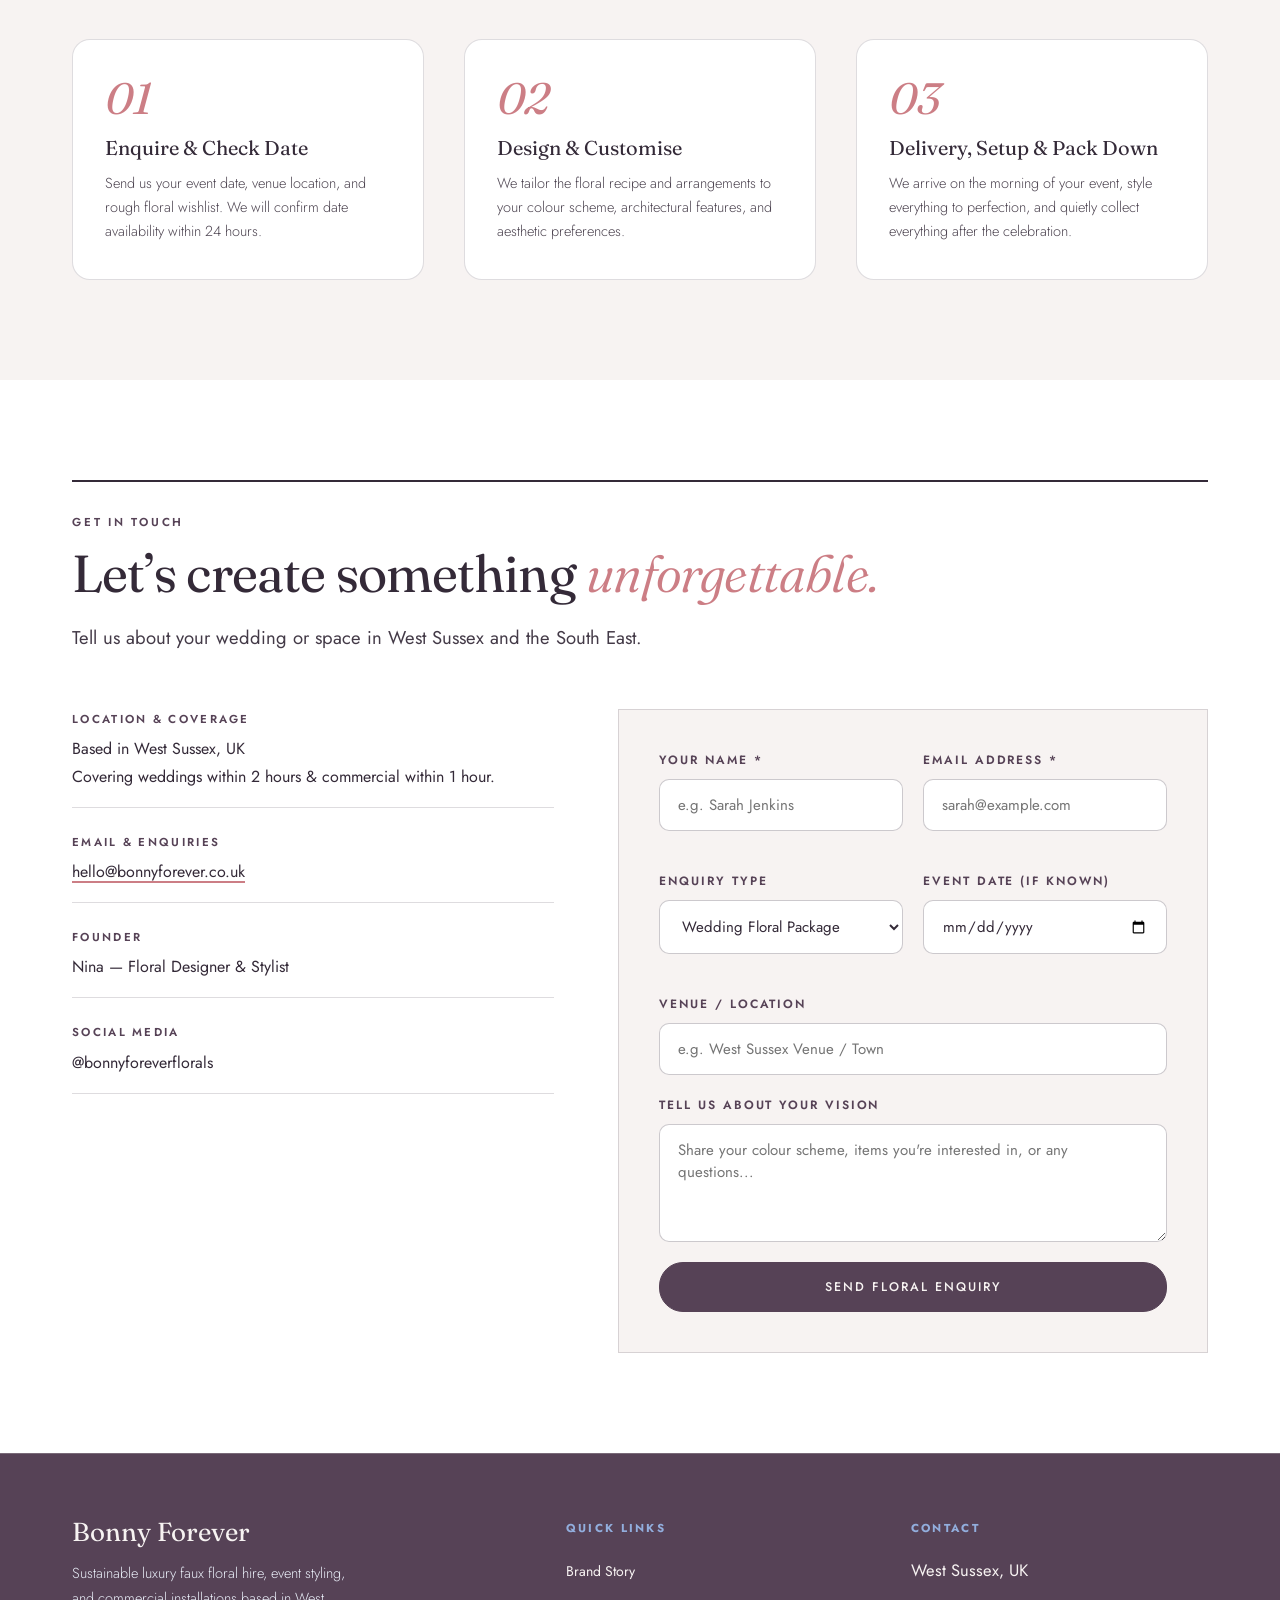
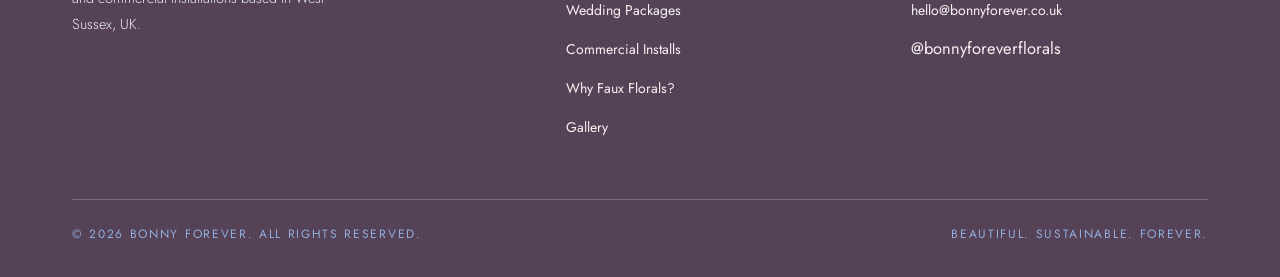
==== commit 03eb6fe7: "Fix dead homepage links, add accessible mobile menu, style contact email - index.html: point the fou" ====
--- a/site/index.html
+++ b/site/index.html
@@ -18,7 +18,8 @@
       <a href="#" class="brand-mark">
         <img src="images/logo-pink.png" alt="Bonny Forever" style="height: 52px; width: auto;">
       </a>
-      <nav class="main-nav">
+      <button type="button" class="nav-toggle" aria-expanded="false" aria-controls="main-nav" aria-label="Menu"><span class="nav-toggle-bars"></span></button>
+      <nav class="main-nav" id="main-nav">
         <a href="#about">Story</a>
         <a href="weddings.html">Weddings</a>
         <a href="commercial.html">Commercial</a>
@@ -41,7 +42,7 @@
       <h1>Beautiful. Sustainable. <em>Forever.</em></h1>
       <p>Luxury faux floral hire and bespoke botanical installations for modern weddings, curated events, and commercial spaces across West Sussex and the South East.</p>
       <div class="hero-btns">
-        <a href="#weddings" class="btn btn-light">Explore Wedding Packages</a>
+        <a href="weddings.html" class="btn btn-light">Explore Wedding Packages</a>
         <a href="#contact" class="btn btn-light-outline">Check Your Date</a>
       </div>
     </div>
@@ -106,7 +107,7 @@
         <p class="lead" style="margin-bottom: 20px;">Founded by Nina in West Sussex, <strong>Bonny Forever</strong> was born from a deep reverence for nature and a desire to eliminate the heartbreaking waste of single-use event flowers.</p>
         <p style="margin-bottom: 16px; color: var(--ink); opacity: 0.88;">The name <em>"Bonny"</em> is the Scottish word for beautiful, spirited, and lovely — inspired by over two decades of exploring the wild, untamed landscapes of Skye, the West Highlands, and the Outer Hebrides. We weave that poetic, organic movement directly into our floral architecture.</p>
         <p style="margin-bottom: 28px; color: var(--ink); opacity: 0.88;">Every single stem is hand-selected for botanical authenticity — ultra-realistic petals, textured greenery, and natural movement that will never wilt in the summer heat or end up in a skip at midnight.</p>
-        <a href="#weddings" class="btn-link">View Our Floral Collections &rarr;</a>
+        <a href="weddings.html" class="btn-link">View Our Floral Collections &rarr;</a>
       </div>
       <div class="story-img">
         <img src="images/urn-orange-roses-garden.jpg" alt="Nina styling faux florals">
@@ -285,8 +286,8 @@
         <h5>Quick Links</h5>
         <ul>
           <li><a href="#about">Brand Story</a></li>
-          <li><a href="#weddings">Wedding Packages</a></li>
-          <li><a href="#commercial">Commercial Installs</a></li>
+          <li><a href="weddings.html">Wedding Packages</a></li>
+          <li><a href="commercial.html">Commercial Installs</a></li>
           <li><a href="#sustainability">Why Faux Florals?</a></li>
           <li><a href="#gallery">Gallery</a></li>
         </ul>
--- a/site/css/styles.css
+++ b/site/css/styles.css
@@ -192,6 +192,79 @@
 }
 nav.main-nav a:hover { color: var(--rose); }
 
+/* MOBILE MENU (992px and below; opened/closed by js/main.js) */
+.nav-toggle {
+  display: none;
+  position: relative;
+  width: 44px;
+  height: 44px;
+  margin-right: -11px;
+  padding: 0;
+  border: none;
+  border-radius: 10px;
+  background: transparent;
+  color: var(--ink);
+  cursor: pointer;
+  transition: color 0.2s;
+}
+@media (hover: hover) {
+  .nav-toggle:hover { color: var(--rose); }
+}
+.nav-toggle:focus-visible { outline: 2px solid var(--grape); outline-offset: 2px; }
+.nav-toggle-bars,
+.nav-toggle-bars::before,
+.nav-toggle-bars::after {
+  position: absolute;
+  left: 11px;
+  width: 22px;
+  height: 1.5px;
+  background: currentColor;
+  transition: transform 0.28s cubic-bezier(0.16, 1, 0.3, 1), background-color 0.2s;
+}
+.nav-toggle-bars { top: calc(50% - 0.75px); }
+.nav-toggle-bars::before,
+.nav-toggle-bars::after { content: ''; left: 0; }
+.nav-toggle-bars::before { top: -7px; }
+.nav-toggle-bars::after { top: 7px; }
+.nav-open .nav-toggle-bars { background-color: transparent; }
+.nav-open .nav-toggle-bars::before { transform: translateY(7px) rotate(45deg); }
+.nav-open .nav-toggle-bars::after { transform: translateY(-7px) rotate(-45deg); }
+
+@media (max-width: 992px) {
+  .nav-toggle { display: block; }
+  nav.main-nav { display: none; }
+  .site-header.nav-open nav.main-nav {
+    display: flex;
+    position: absolute;
+    top: calc(100% + 1px);
+    left: 0;
+    right: 0;
+    flex-direction: column;
+    align-items: stretch;
+    gap: 0;
+    max-height: calc(100vh - 79px);
+    overflow-y: auto;
+    padding: 8px 32px 28px;
+    background: var(--paper);
+    border-bottom: var(--rule);
+    box-shadow: 0 20px 48px -16px rgba(52,42,56,0.18);
+  }
+  .site-header.nav-open nav.main-nav a:not(.btn) {
+    padding: 16px 0;
+    border-bottom: var(--rule);
+  }
+  .site-header.nav-open nav.main-nav .btn {
+    margin-top: 24px;
+    min-height: 44px;
+  }
+}
+@media (max-width: 992px) and (prefers-reduced-motion: no-preference) {
+  .site-header.nav-open nav.main-nav { animation: nav-drop 0.28s cubic-bezier(0.16, 1, 0.3, 1); }
+}
+@keyframes nav-drop {
+  from { opacity: 0; transform: translateY(-8px); }
+}
+
 /* HERO SECTION */
 .hero {
   position: relative;
@@ -528,6 +601,15 @@
   margin-bottom: 6px;
 }
 .info-item p { font-size: 16px; color: var(--ink); font-weight: 400; }
+.info-item a {
+  color: inherit;
+  text-decoration: underline;
+  text-decoration-color: var(--rose);
+  text-decoration-thickness: 1.5px;
+  text-underline-offset: 4px;
+  transition: color 0.2s;
+}
+.info-item a:hover { color: var(--rose); }
 
 /* FORM STYLING */
 .form-box {
@@ -649,5 +731,4 @@
     grid-template-columns: repeat(2, 1fr);
   }
   .form-row { grid-template-columns: 1fr; gap: 0; }
-  nav.main-nav { display: none; }
-}
+}
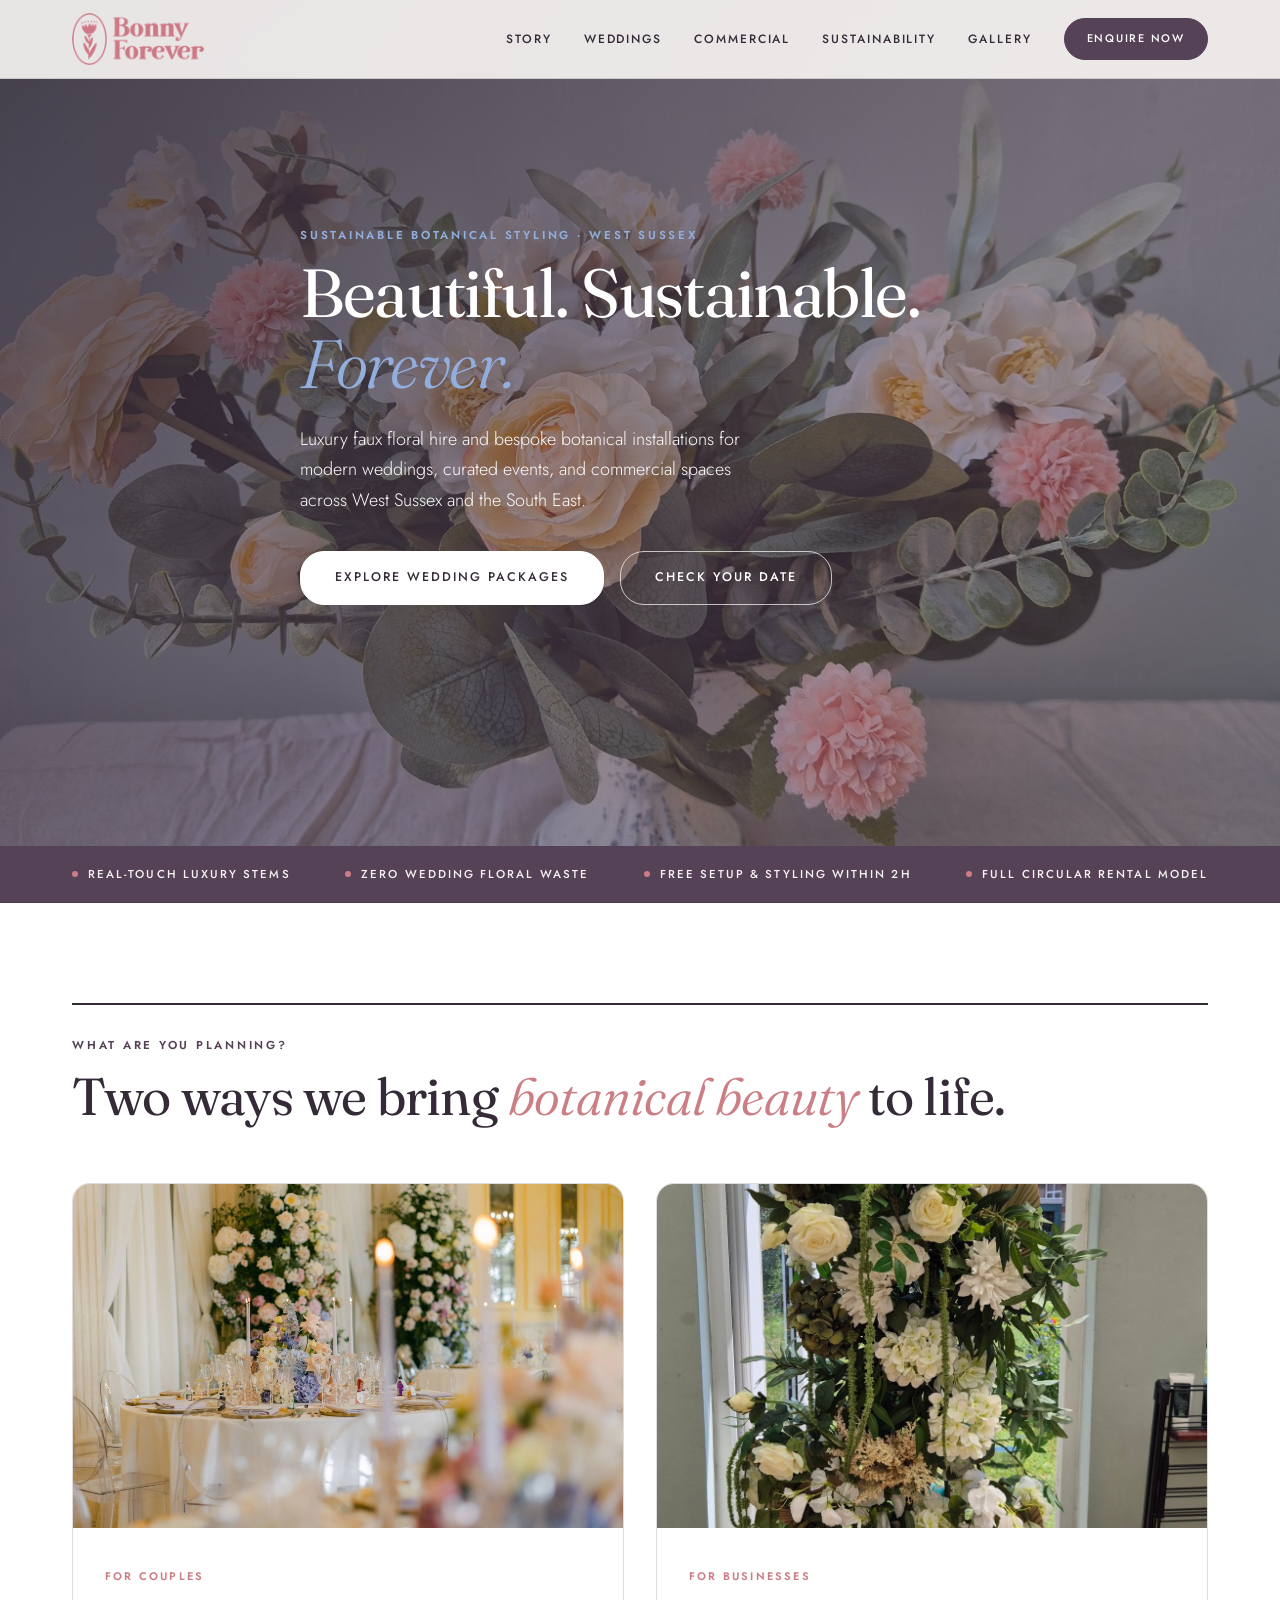
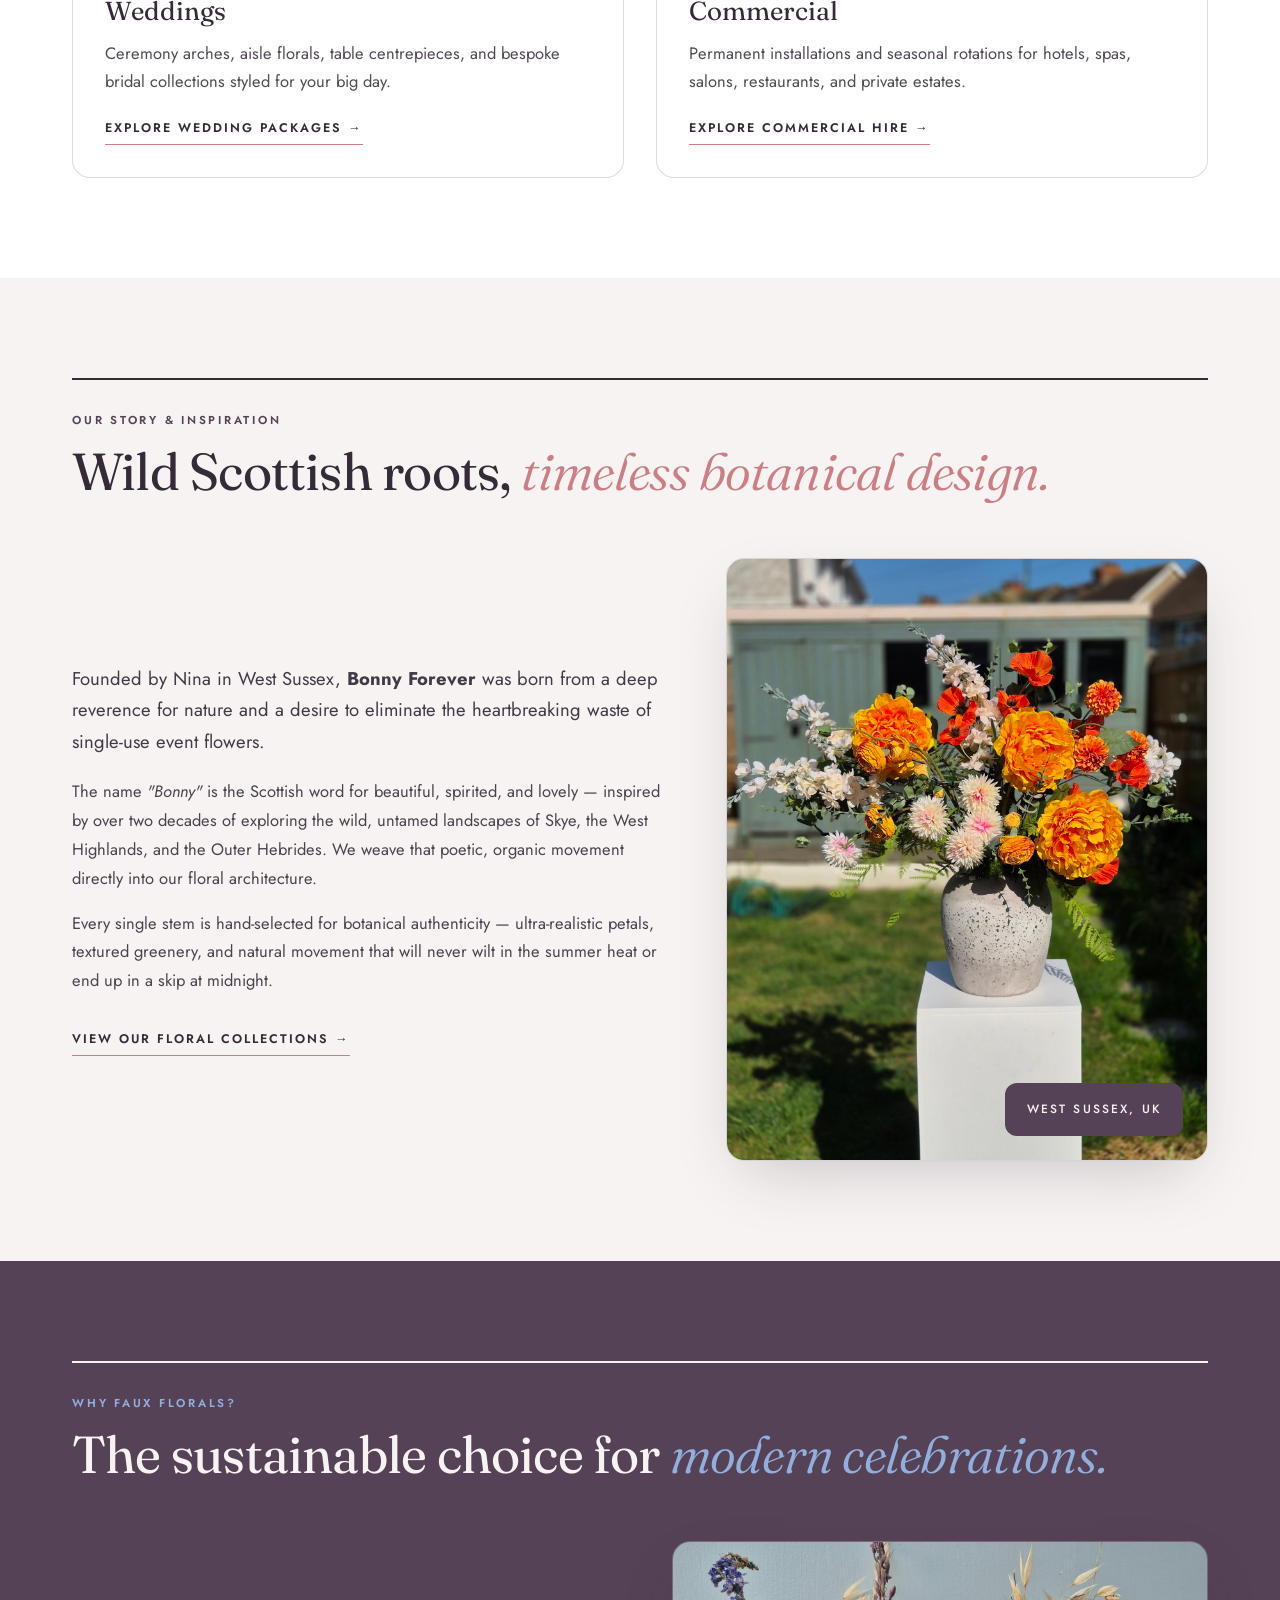
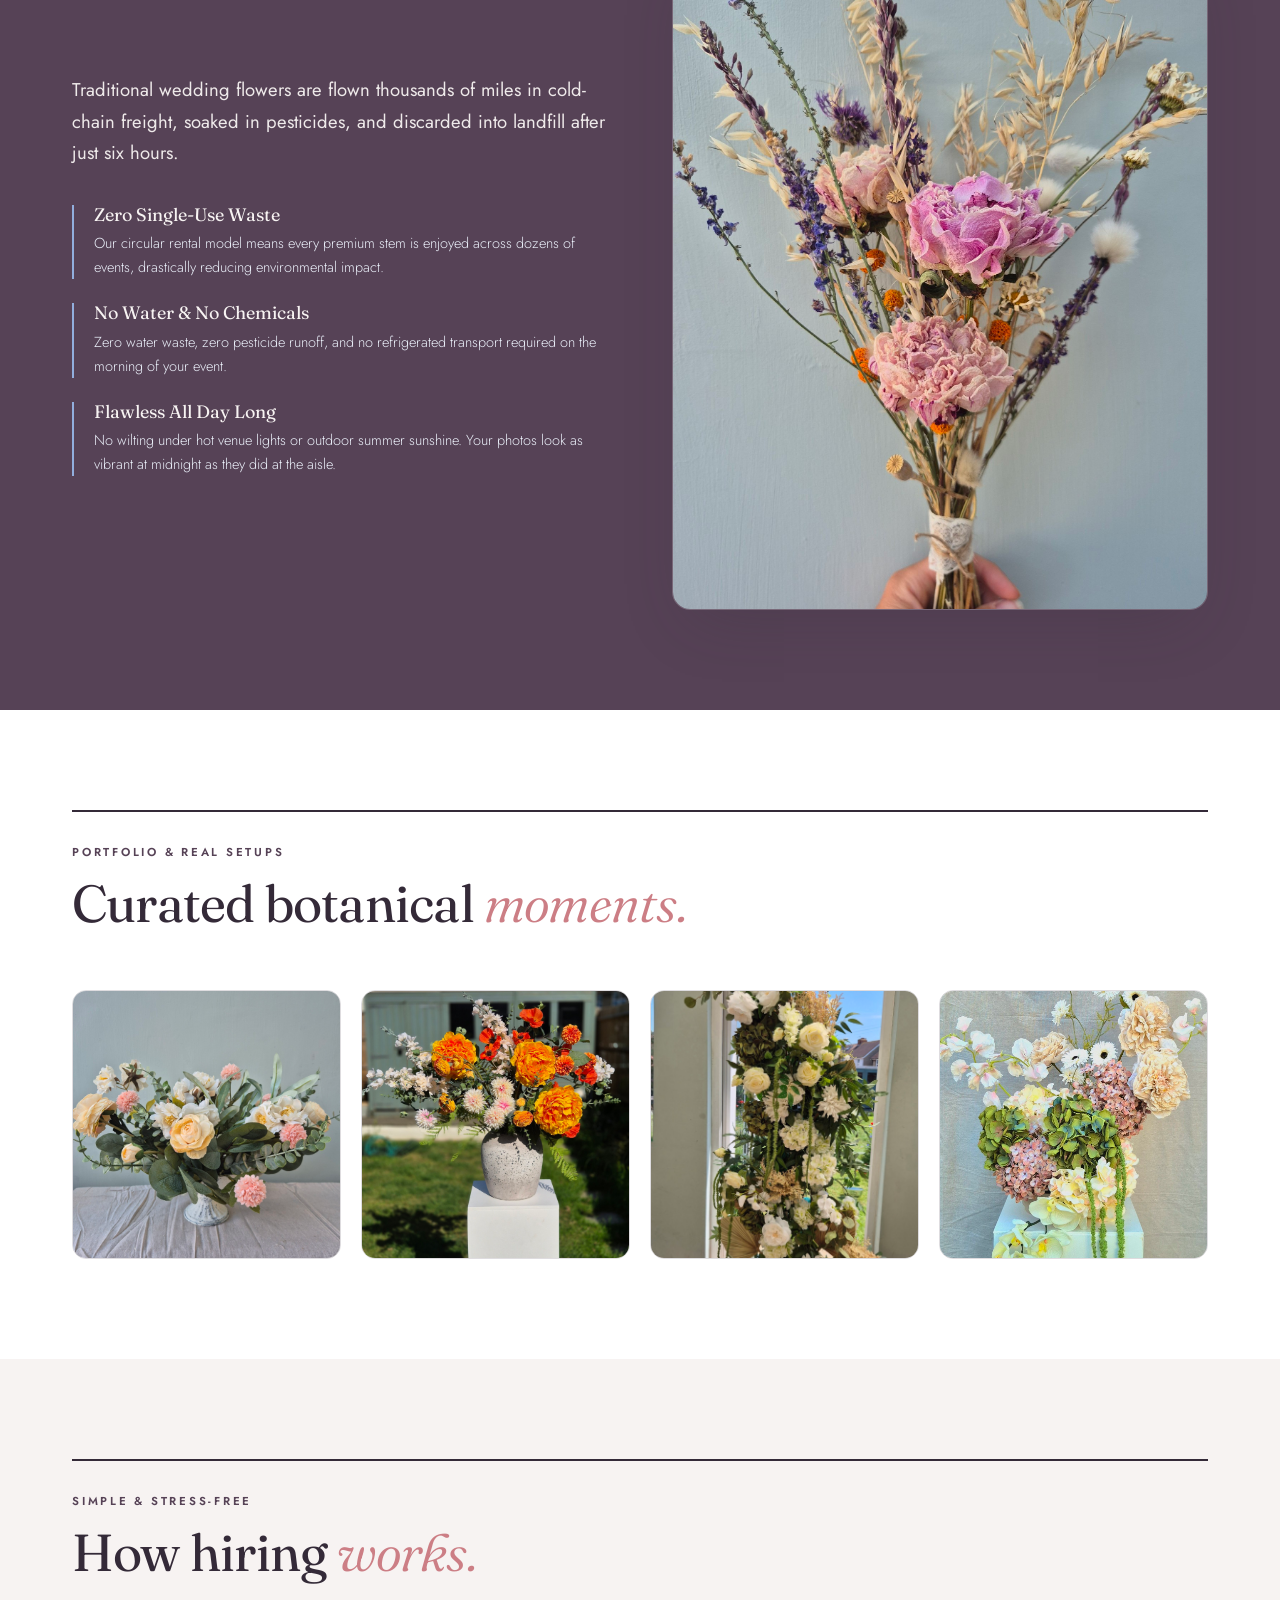
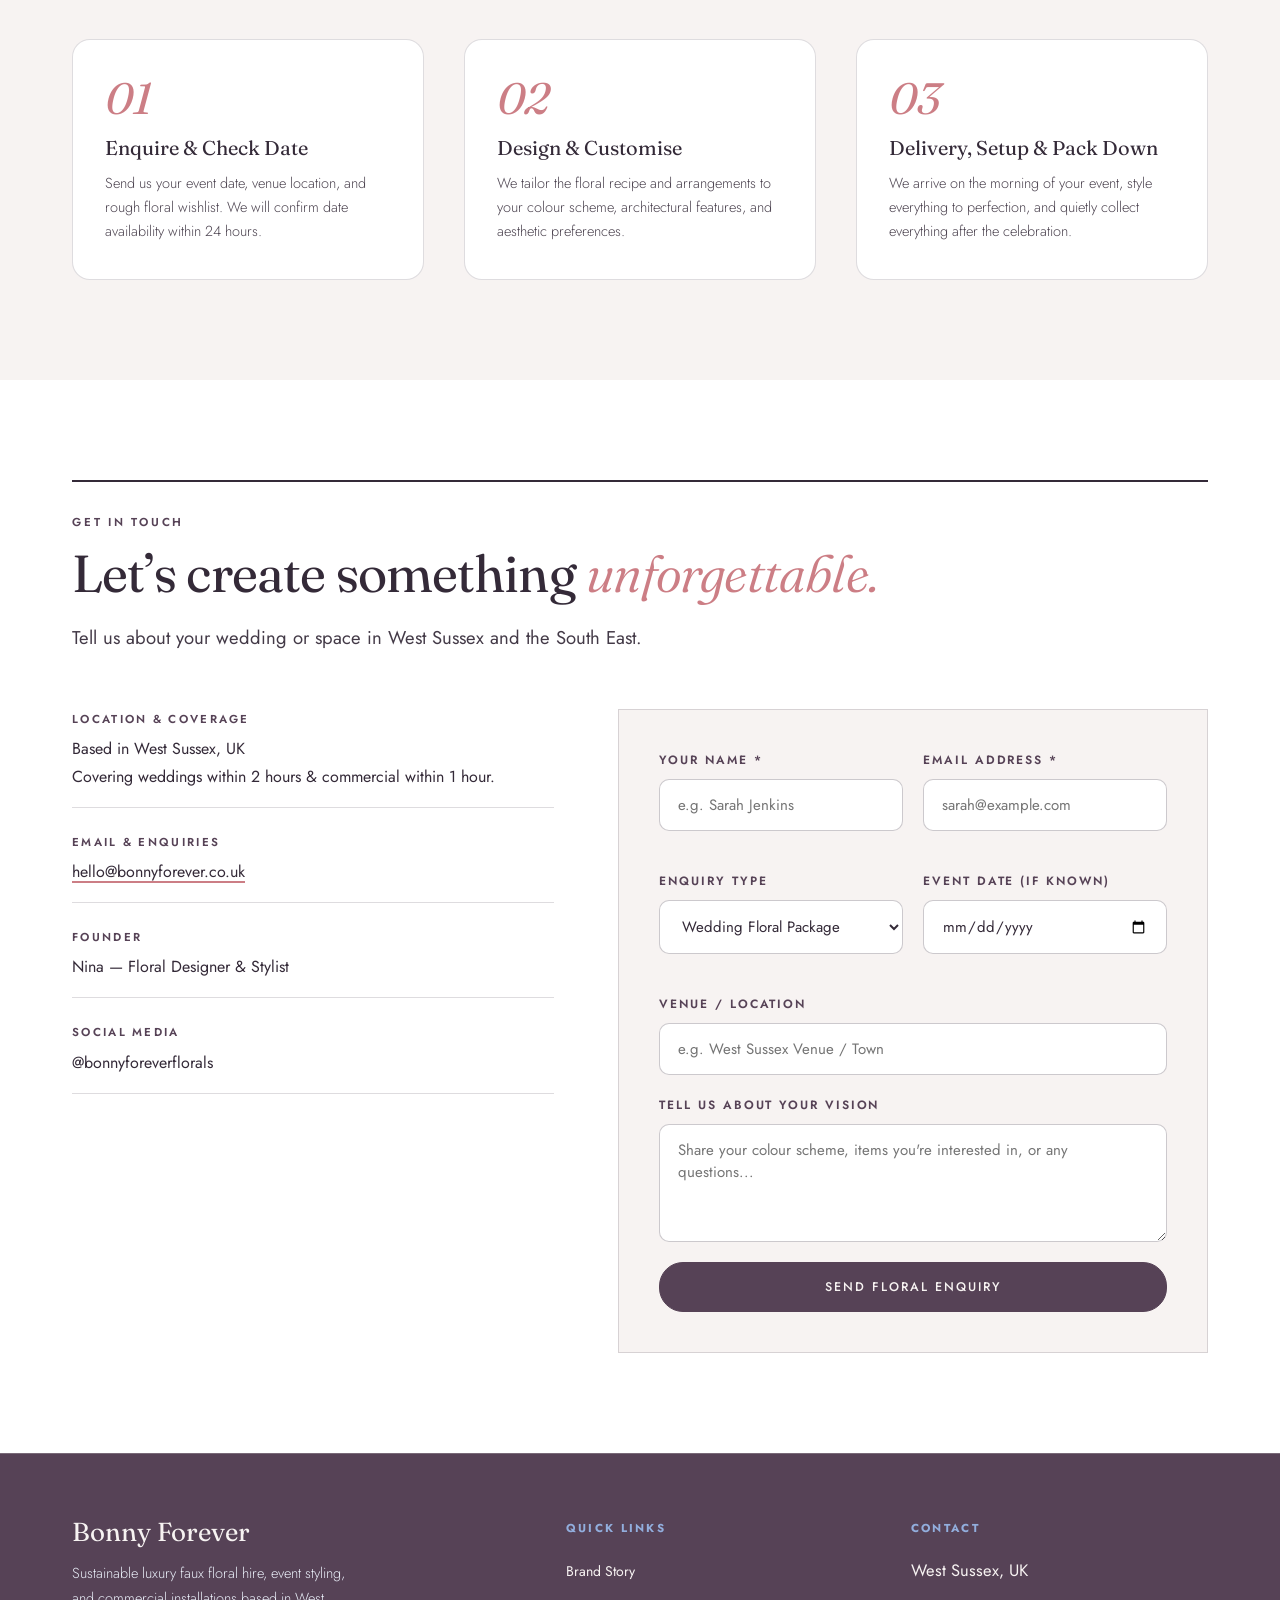
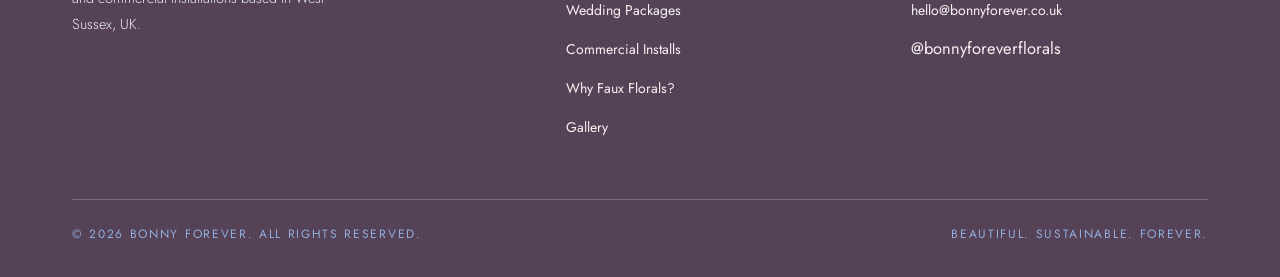
==== commit b67872cc: "Optimise images, add lazy loading, fix alt text, add favicon and share tags Images - Re-encode the 7" ====
--- a/site/index.html
+++ b/site/index.html
@@ -4,6 +4,21 @@
 <meta charset="UTF-8">
 <meta name="viewport" content="width=device-width, initial-scale=1.0">
 <title>Bonny Forever — Luxury Faux Floral Hire & Botanical Styling</title>
+<meta name="description" content="Luxury faux floral hire and botanical styling for weddings, events and businesses across West Sussex and the South East. Beautiful, sustainable, forever.">
+<link rel="icon" href="favicon.ico">
+<link rel="apple-touch-icon" href="apple-touch-icon.png">
+<!-- Social sharing (Open Graph). Absolute URLs: update them if the domain changes. -->
+<meta property="og:type" content="website">
+<meta property="og:site_name" content="Bonny Forever">
+<meta property="og:locale" content="en_GB">
+<meta property="og:title" content="Bonny Forever — Luxury Faux Floral Hire &amp; Botanical Styling">
+<meta property="og:description" content="Luxury faux floral hire and botanical styling for weddings, events and businesses across West Sussex and the South East. Beautiful, sustainable, forever.">
+<meta property="og:url" content="https://bonnyforever.co.uk/">
+<meta property="og:image" content="https://bonnyforever.co.uk/images/social/share-home.jpg">
+<meta property="og:image:width" content="1200">
+<meta property="og:image:height" content="630">
+<meta property="og:image:alt" content="Faux centrepiece of peach roses, pink pompoms and eucalyptus by Bonny Forever">
+<meta name="twitter:card" content="summary_large_image">
 <link rel="preconnect" href="https://fonts.googleapis.com">
 <link rel="preconnect" href="https://fonts.gstatic.com" crossorigin>
 <link href="https://fonts.googleapis.com/css2?family=Fraunces:ital,opsz,wght,SOFT@0,9..144,300..600,100;1,9..144,300..600,100&family=Jost:wght@300;400;500;600&display=swap" rel="stylesheet">
@@ -16,7 +31,7 @@
   <div class="wrap">
     <div class="nav-inner">
       <a href="#" class="brand-mark">
-        <img src="images/logo-pink.png" alt="Bonny Forever" style="height: 52px; width: auto;">
+        <img src="images/logo-pink.png" alt="Bonny Forever" style="height: 52px; width: auto;" width="280" height="110">
       </a>
       <button type="button" class="nav-toggle" aria-expanded="false" aria-controls="main-nav" aria-label="Menu"><span class="nav-toggle-bars"></span></button>
       <nav class="main-nav" id="main-nav">
@@ -34,7 +49,7 @@
 <!-- HERO SECTION -->
 <section class="hero">
   <div class="hero-bg">
-    <img src="images/centrepiece-peach-roses.jpg" alt="Luxury Faux Florals by Bonny Forever">
+    <img src="images/centrepiece-peach-roses.jpg" alt="Luxury Faux Florals by Bonny Forever" width="1496" height="1496">
   </div>
   <div class="wrap">
     <div class="hero-content">
@@ -71,7 +86,7 @@
     <div class="explore-grid">
       <a href="weddings.html" class="explore-card">
         <div class="explore-img">
-          <img src="images/wedding-reception-hollyclark.webp" alt="Elegant wedding reception floral styling">
+          <img src="images/wedding-reception-hollyclark.webp" alt="Elegant wedding reception floral styling" width="2048" height="1463" loading="lazy">
         </div>
         <div class="explore-body">
           <span class="service-kicker">For Couples</span>
@@ -82,7 +97,7 @@
       </a>
       <a href="commercial.html" class="explore-card">
         <div class="explore-img">
-          <img src="images/floral-arch-window-1126w.jpg" alt="Commercial floral installation">
+          <img src="images/floral-arch-window.jpg" alt="Tall faux floral column of ivory roses, hydrangeas and dried pampas beside a sunlit window" width="1126" height="2000" loading="lazy">
         </div>
         <div class="explore-body">
           <span class="service-kicker">For Businesses</span>
@@ -110,7 +125,7 @@
         <a href="weddings.html" class="btn-link">View Our Floral Collections &rarr;</a>
       </div>
       <div class="story-img">
-        <img src="images/urn-orange-roses-garden.jpg" alt="Nina styling faux florals">
+        <img src="images/urn-orange-roses-garden.jpg" alt="Bright orange and blush faux flowers in a stone urn on a white plinth, set on a garden lawn" width="1500" height="2000" loading="lazy">
         <div class="story-badge">West Sussex, UK</div>
       </div>
     </div>
@@ -144,7 +159,7 @@
         </div>
       </div>
       <div class="story-img" style="border-color: rgba(255,255,255,0.2);">
-        <img src="images/dried-bouquet-in-hand.jpg" alt="Botanical details">
+        <img src="images/dried-bouquet-in-hand.jpg" alt="Botanical details" width="1500" height="2000" loading="lazy">
       </div>
     </div>
   </div>
@@ -159,10 +174,10 @@
     </div>
 
     <div class="gallery-grid">
-      <div class="gallery-item"><img src="images/centrepiece-peach-roses.jpg" alt="Bonny Forever floral styling"></div>
-      <div class="gallery-item"><img src="images/urn-orange-roses-garden.jpg" alt="Bonny Forever floral styling"></div>
-      <div class="gallery-item"><img src="images/floral-arch-window-1116w.jpg" alt="Bonny Forever floral styling"></div>
-      <div class="gallery-item"><img src="images/plinth-hydrangeas.jpg" alt="Bonny Forever floral styling"></div>
+      <div class="gallery-item"><img src="images/centrepiece-peach-roses.jpg" alt="Low faux centrepiece of peach roses, pink pompoms and eucalyptus in a white pedestal bowl" width="1496" height="1496" loading="lazy"></div>
+      <div class="gallery-item"><img src="images/urn-orange-roses-garden.jpg" alt="Orange and blush faux flowers in a stone urn on a white plinth in a sunny garden" width="1500" height="2000" loading="lazy"></div>
+      <div class="gallery-item"><img src="images/floral-arch-window-alt.jpg" alt="Floor-standing faux floral column of ivory roses and dried grasses in front of a conservatory window" width="1116" height="1941" loading="lazy"></div>
+      <div class="gallery-item"><img src="images/plinth-hydrangeas.jpg" alt="Dusty pink and green hydrangeas, peach blooms, orchids and trailing amaranthus on a white plinth" width="1051" height="1741" loading="lazy"></div>
     </div>
   </div>
 </section>
--- a/site/css/styles.css
+++ b/site/css/styles.css
@@ -20,6 +20,9 @@
 }
 
 * { margin: 0; padding: 0; box-sizing: border-box; }
+/* Images carry width/height attributes (to prevent layout shift); this stops the height
+   attribute overriding CSS that only sets a width, e.g. .gallery-item img. */
+img { height: auto; }
 html { scroll-behavior: smooth; }
 body {
   font-family: var(--sans);
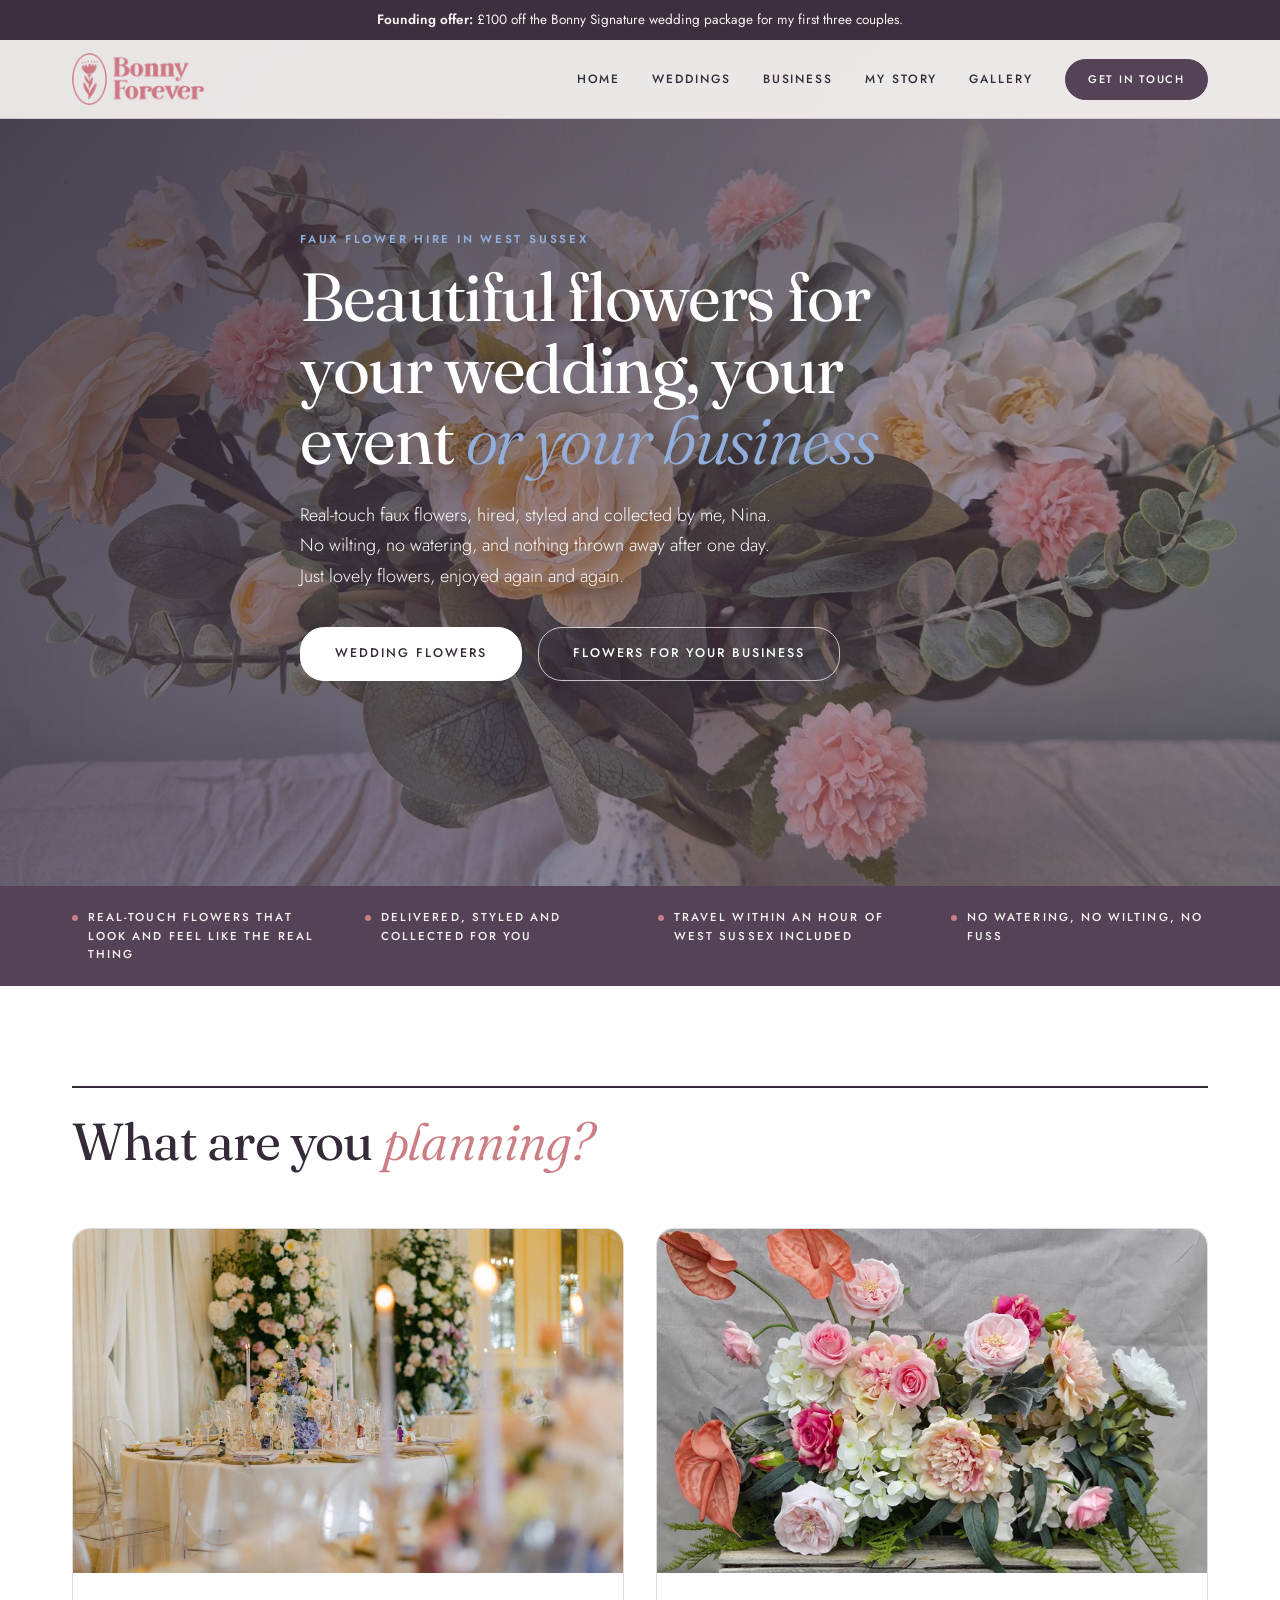
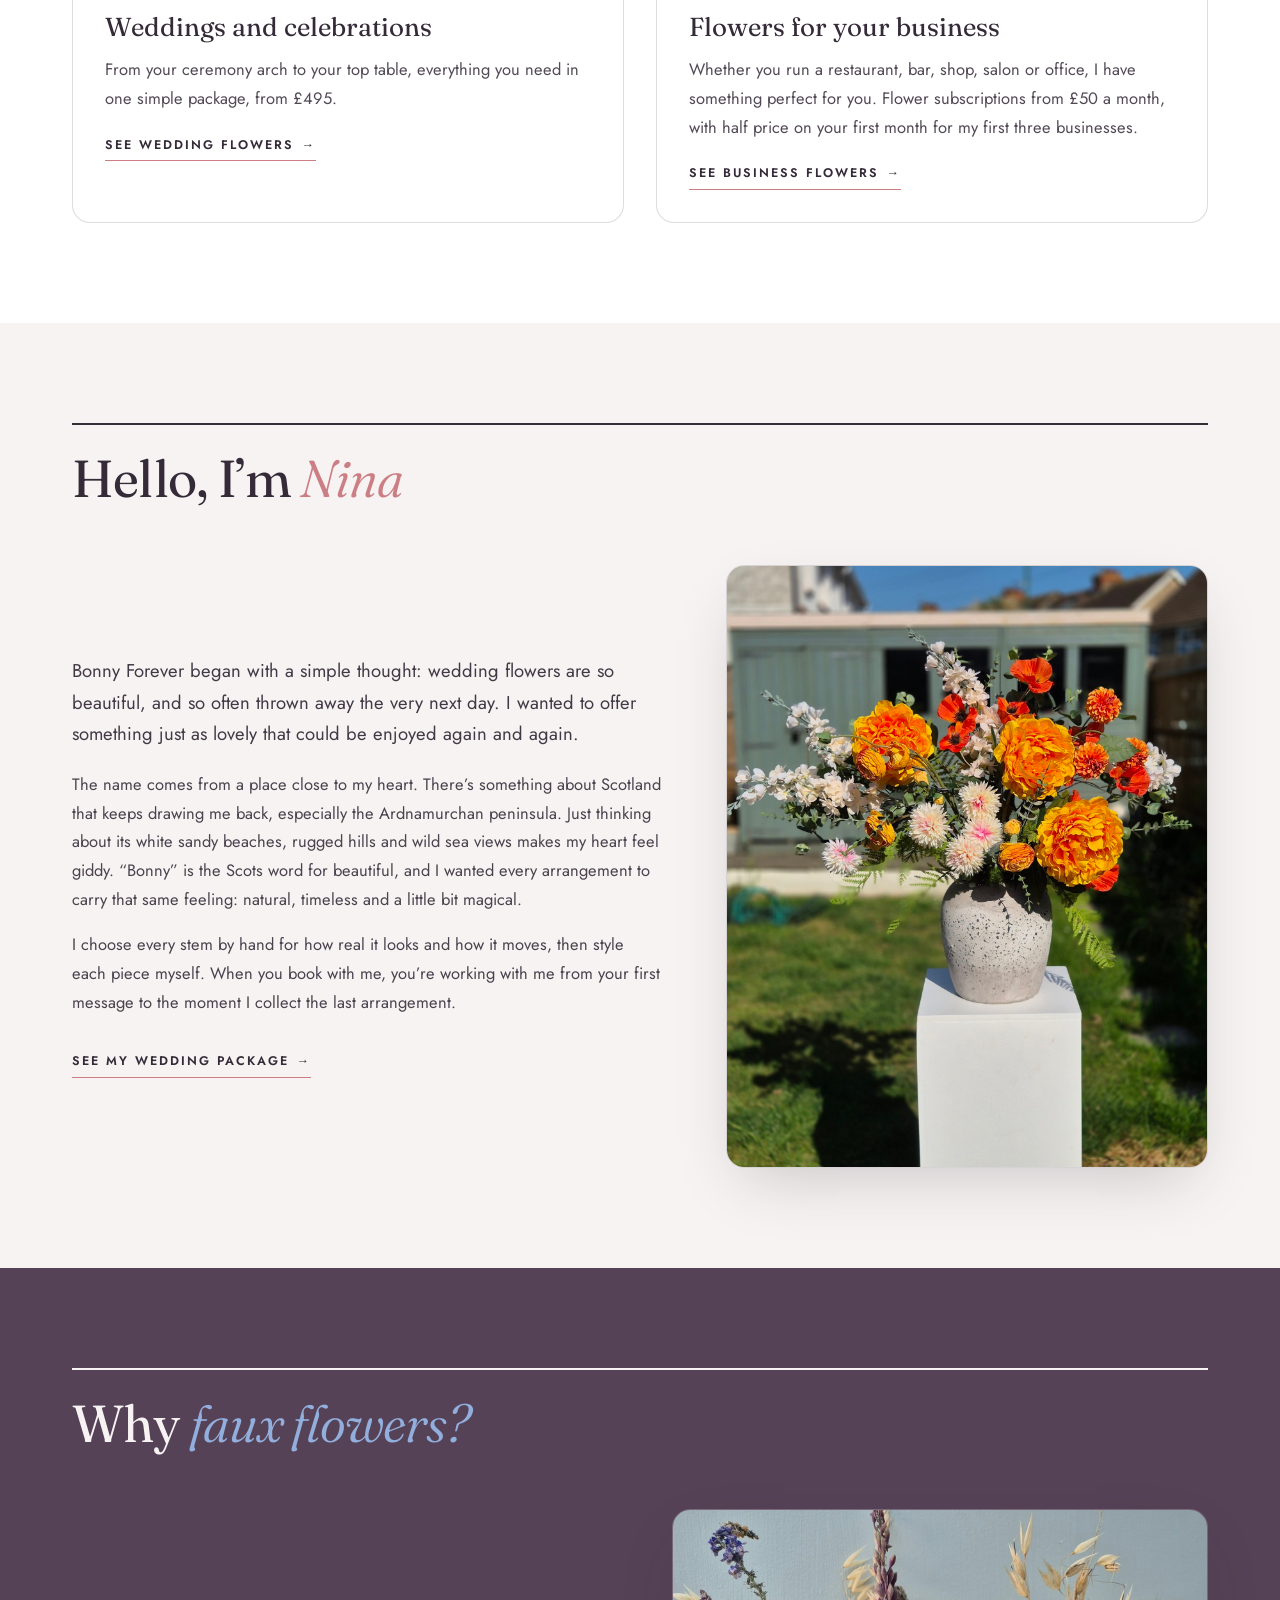
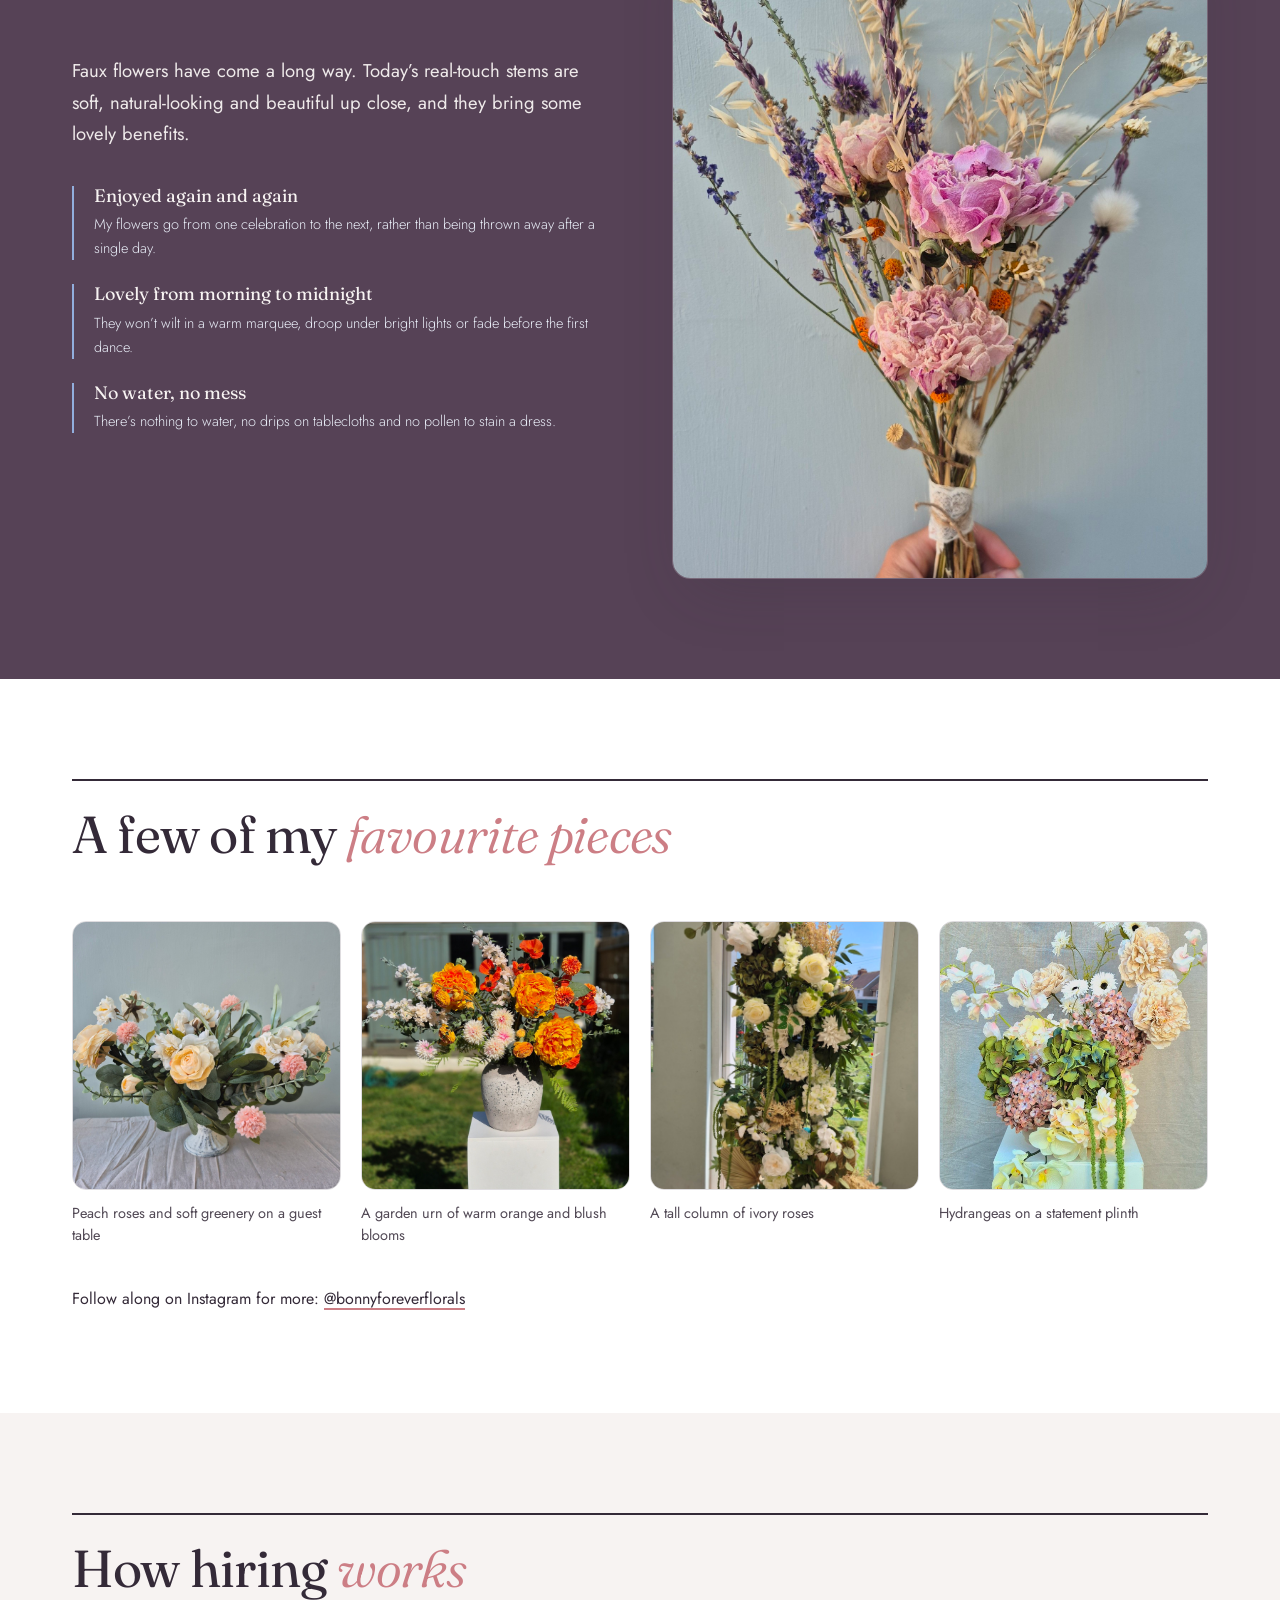
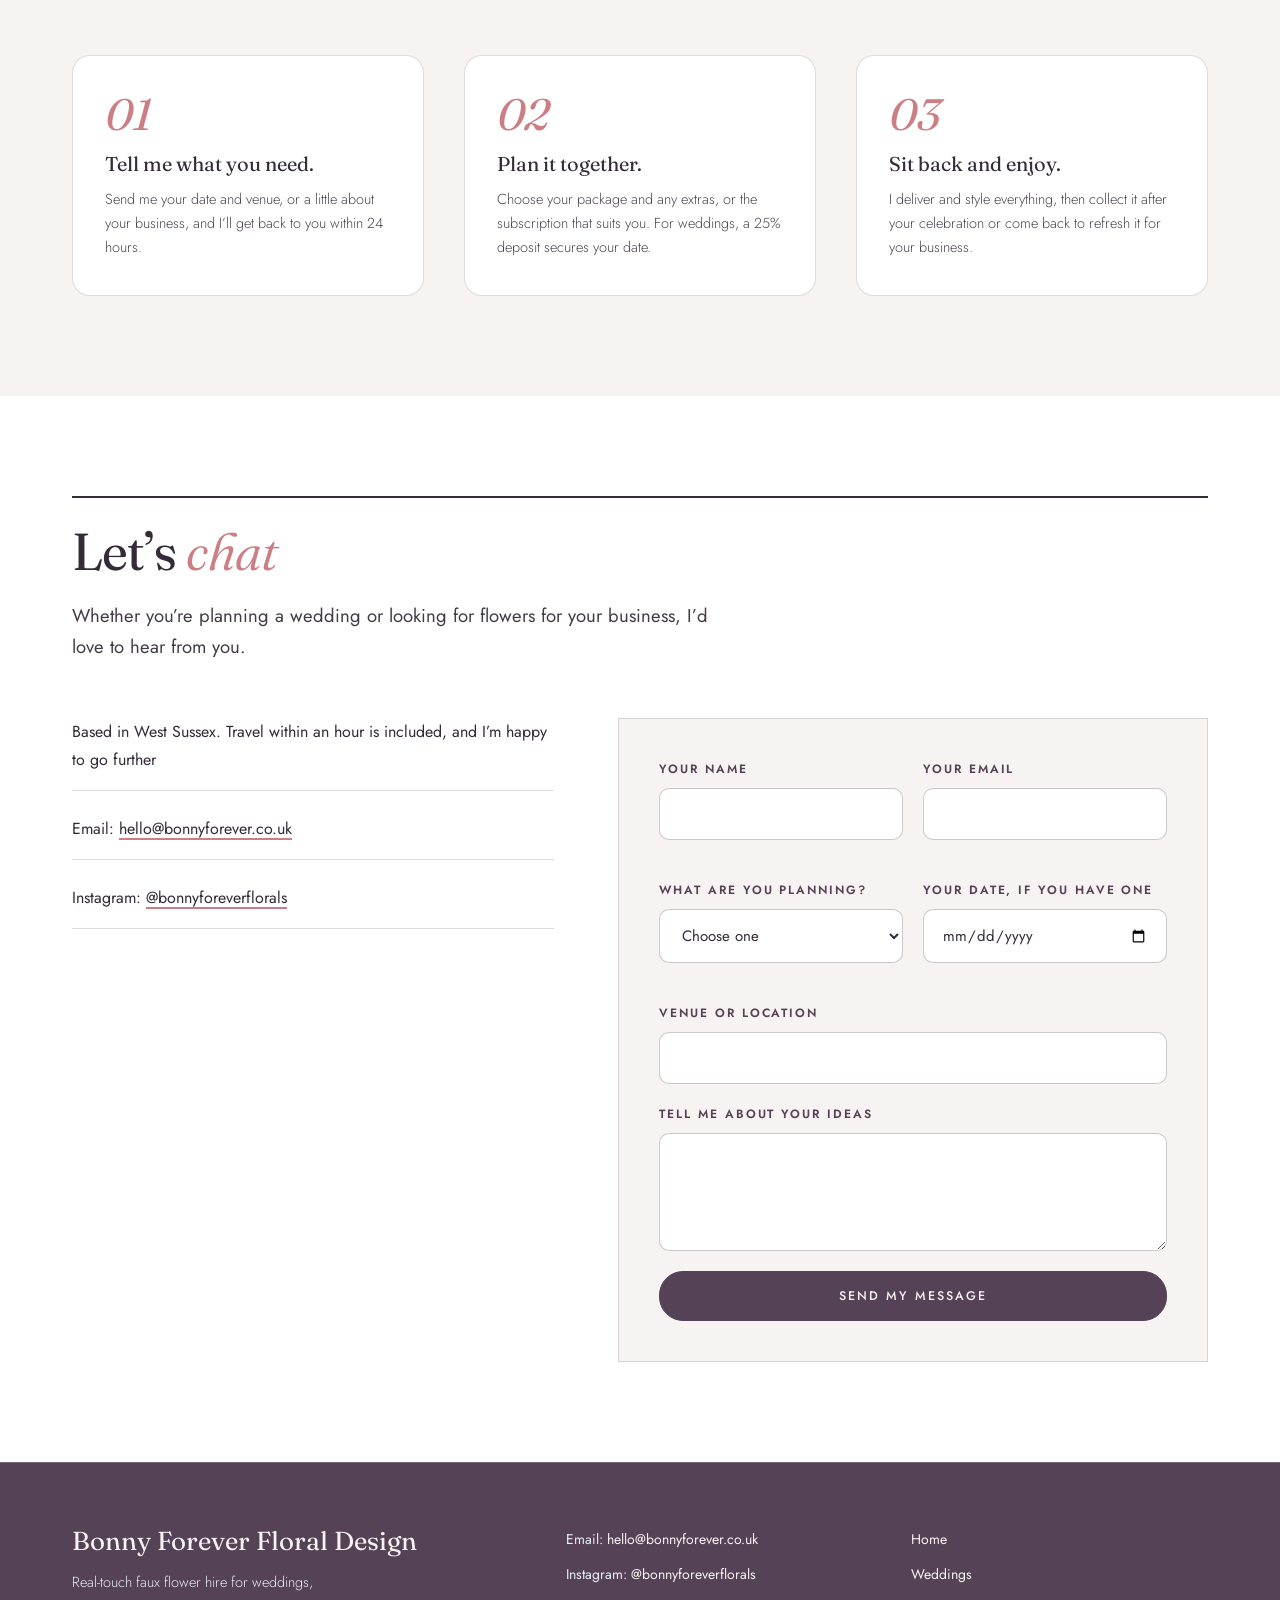
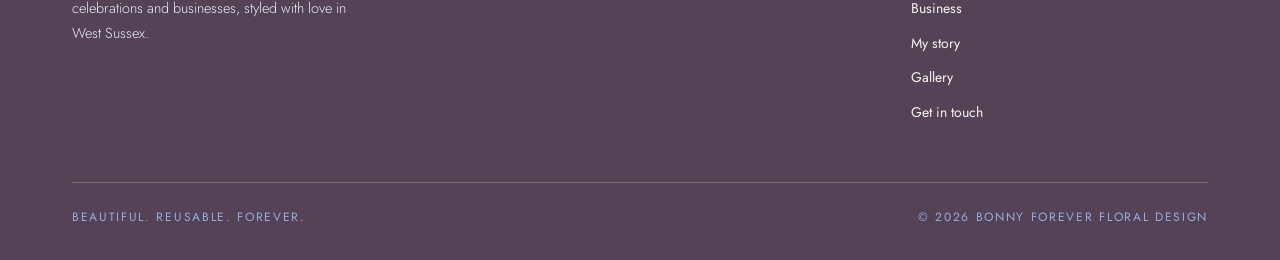
==== commit 66a7988b: "Home: content update from the owner's brief, plus shared header/footer pieces Home page (docs/conten" ====
--- a/site/index.html
+++ b/site/index.html
@@ -3,16 +3,16 @@
 <head>
 <meta charset="UTF-8">
 <meta name="viewport" content="width=device-width, initial-scale=1.0">
-<title>Bonny Forever — Luxury Faux Floral Hire & Botanical Styling</title>
-<meta name="description" content="Luxury faux floral hire and botanical styling for weddings, events and businesses across West Sussex and the South East. Beautiful, sustainable, forever.">
+<title>Bonny Forever Floral Design | Faux Flower Hire in West Sussex</title>
+<meta name="description" content="Real-touch faux flower hire for weddings, celebrations and businesses in West Sussex. Delivered, styled and collected by Nina.">
 <link rel="icon" href="favicon.ico">
 <link rel="apple-touch-icon" href="apple-touch-icon.png">
 <!-- Social sharing (Open Graph). Absolute URLs: update them if the domain changes. -->
 <meta property="og:type" content="website">
-<meta property="og:site_name" content="Bonny Forever">
+<meta property="og:site_name" content="Bonny Forever Floral Design">
 <meta property="og:locale" content="en_GB">
-<meta property="og:title" content="Bonny Forever — Luxury Faux Floral Hire &amp; Botanical Styling">
-<meta property="og:description" content="Luxury faux floral hire and botanical styling for weddings, events and businesses across West Sussex and the South East. Beautiful, sustainable, forever.">
+<meta property="og:title" content="Bonny Forever Floral Design | Faux Flower Hire in West Sussex">
+<meta property="og:description" content="Real-touch faux flower hire for weddings, celebrations and businesses in West Sussex. Delivered, styled and collected by Nina.">
 <meta property="og:url" content="https://bonnyforever.co.uk/">
 <meta property="og:image" content="https://bonnyforever.co.uk/images/social/share-home.jpg">
 <meta property="og:image:width" content="1200">
@@ -26,263 +26,253 @@
 </head>
 <body>
 
+<!-- OFFER BANNER -->
+<a class="offer-banner" href="weddings.html#offer"><strong>Founding offer:</strong> £100 off the Bonny Signature wedding package for my first three couples.</a>
+
 <!-- SITE HEADER -->
 <header class="site-header">
   <div class="wrap">
     <div class="nav-inner">
-      <a href="#" class="brand-mark">
-        <img src="images/logo-pink.png" alt="Bonny Forever" style="height: 52px; width: auto;" width="280" height="110">
+      <a href="#top" class="brand-mark">
+        <img src="images/logo-pink.png" alt="Bonny Forever Floral Design" width="280" height="110">
       </a>
       <button type="button" class="nav-toggle" aria-expanded="false" aria-controls="main-nav" aria-label="Menu"><span class="nav-toggle-bars"></span></button>
-      <nav class="main-nav" id="main-nav">
-        <a href="#about">Story</a>
+      <nav class="main-nav" id="main-nav" aria-label="Main">
+        <a href="#top" aria-current="page">Home</a>
         <a href="weddings.html">Weddings</a>
-        <a href="commercial.html">Commercial</a>
-        <a href="#sustainability">Sustainability</a>
+        <a href="commercial.html">Business</a>
+        <a href="#about">My story</a>
         <a href="#gallery">Gallery</a>
-        <a href="#contact" class="btn btn-primary" style="padding: 10px 22px; font-size: 11px; border-radius: 24px; color: #ffffff;">Enquire Now</a>
+        <a href="#contact" class="btn btn-primary btn-nav">Get in touch</a>
       </nav>
     </div>
   </div>
 </header>
 
-<!-- HERO SECTION -->
+<!-- HERO -->
 <section class="hero">
   <div class="hero-bg">
-    <img src="images/centrepiece-peach-roses.jpg" alt="Luxury Faux Florals by Bonny Forever" width="1496" height="1496">
+    <img src="images/centrepiece-peach-roses.jpg" alt="Faux centrepiece of peach roses, pink pompoms and eucalyptus in a white pedestal bowl" width="1496" height="1496">
   </div>
   <div class="wrap">
     <div class="hero-content">
-      <span class="eyebrow light">Sustainable Botanical Styling &middot; West Sussex</span>
-      <h1>Beautiful. Sustainable. <em>Forever.</em></h1>
-      <p>Luxury faux floral hire and bespoke botanical installations for modern weddings, curated events, and commercial spaces across West Sussex and the South East.</p>
+      <span class="eyebrow light">Faux flower hire in West Sussex</span>
+      <h1>Beautiful flowers for your wedding, your event <em>or your business</em></h1>
+      <p>Real-touch faux flowers, hired, styled and collected by me, Nina. No wilting, no watering, and nothing thrown away after one day. Just lovely flowers, enjoyed again and again.</p>
       <div class="hero-btns">
-        <a href="weddings.html" class="btn btn-light">Explore Wedding Packages</a>
-        <a href="#contact" class="btn btn-light-outline">Check Your Date</a>
-      </div>
-    </div>
-  </div>
-</section>
-
-<!-- TRUST STRIP -->
+        <a href="weddings.html" class="btn btn-light">Wedding flowers</a>
+        <a href="commercial.html" class="btn btn-light-outline">Flowers for your business</a>
+      </div>
+    </div>
+  </div>
+</section>
+
+<!-- FOUR HIGHLIGHTS -->
 <div class="trust-strip">
   <div class="wrap">
-    <div class="trust-inner">
-      <span><i></i> Real-Touch Luxury Stems</span>
-      <span><i></i> Zero Wedding Floral Waste</span>
-      <span><i></i> Free Setup & Styling Within 2h</span>
-      <span><i></i> Full Circular Rental Model</span>
-    </div>
+    <ul class="trust-inner">
+      <li><i aria-hidden="true"></i>Real-touch flowers that look and feel like the real thing</li>
+      <li><i aria-hidden="true"></i>Delivered, styled and collected for you</li>
+      <li><i aria-hidden="true"></i>Travel within an hour of West Sussex included</li>
+      <li><i aria-hidden="true"></i>No watering, no wilting, no fuss</li>
+    </ul>
   </div>
 </div>
 
-<!-- EXPLORE: WEDDINGS & COMMERCIAL -->
-<section id="explore" style="background: #fff;">
-  <div class="wrap">
-    <div class="sec-head">
-      <span class="eyebrow">What Are You Planning?</span>
-      <h2 class="sec-title">Two ways we bring <em>botanical beauty</em> to life.</h2>
+<!-- WHAT ARE YOU PLANNING? -->
+<section id="explore" class="section-white">
+  <div class="wrap">
+    <div class="sec-head">
+      <h2 class="sec-title">What are you <em>planning?</em></h2>
     </div>
     <div class="explore-grid">
       <a href="weddings.html" class="explore-card">
         <div class="explore-img">
-          <img src="images/wedding-reception-hollyclark.webp" alt="Elegant wedding reception floral styling" width="2048" height="1463" loading="lazy">
+          <img src="images/wedding-reception-hollyclark.webp" alt="Candlelit wedding reception tables with tall faux floral columns and centrepieces" width="2048" height="1463" loading="lazy">
         </div>
         <div class="explore-body">
-          <span class="service-kicker">For Couples</span>
-          <h3>Weddings</h3>
-          <p>Ceremony arches, aisle florals, table centrepieces, and bespoke bridal collections styled for your big day.</p>
-          <span class="btn-link">Explore Wedding Packages &rarr;</span>
+          <h3>Weddings and celebrations</h3>
+          <p>From your ceremony arch to your top table, everything you need in one simple package, from £495.</p>
+          <span class="btn-link">See wedding flowers</span>
         </div>
       </a>
       <a href="commercial.html" class="explore-card">
         <div class="explore-img">
-          <img src="images/floral-arch-window.jpg" alt="Tall faux floral column of ivory roses, hydrangeas and dried pampas beside a sunlit window" width="1126" height="2000" loading="lazy">
+          <img src="images/crate-anthuriums-roses.jpg" alt="Faux arrangement of coral anthuriums and pink roses on a wooden crate" width="1500" height="2000" loading="lazy">
         </div>
         <div class="explore-body">
-          <span class="service-kicker">For Businesses</span>
-          <h3>Commercial</h3>
-          <p>Permanent installations and seasonal rotations for hotels, spas, salons, restaurants, and private estates.</p>
-          <span class="btn-link">Explore Commercial Hire &rarr;</span>
+          <h3>Flowers for your business</h3>
+          <p>Whether you run a restaurant, bar, shop, salon or office, I have something perfect for you. Flower subscriptions from £50 a month, with half price on your first month for my first three businesses.</p>
+          <span class="btn-link">See business flowers</span>
         </div>
       </a>
     </div>
   </div>
 </section>
 
-<!-- ABOUT / BRAND STORY -->
+<!-- MY STORY -->
 <section id="about">
   <div class="wrap">
     <div class="sec-head">
-      <span class="eyebrow">Our Story & Inspiration</span>
-      <h2 class="sec-title">Wild Scottish roots, <em>timeless botanical design.</em></h2>
+      <h2 class="sec-title">Hello, I&rsquo;m <em>Nina</em></h2>
     </div>
     <div class="story-grid">
       <div class="story-copy">
-        <p class="lead" style="margin-bottom: 20px;">Founded by Nina in West Sussex, <strong>Bonny Forever</strong> was born from a deep reverence for nature and a desire to eliminate the heartbreaking waste of single-use event flowers.</p>
-        <p style="margin-bottom: 16px; color: var(--ink); opacity: 0.88;">The name <em>"Bonny"</em> is the Scottish word for beautiful, spirited, and lovely — inspired by over two decades of exploring the wild, untamed landscapes of Skye, the West Highlands, and the Outer Hebrides. We weave that poetic, organic movement directly into our floral architecture.</p>
-        <p style="margin-bottom: 28px; color: var(--ink); opacity: 0.88;">Every single stem is hand-selected for botanical authenticity — ultra-realistic petals, textured greenery, and natural movement that will never wilt in the summer heat or end up in a skip at midnight.</p>
-        <a href="weddings.html" class="btn-link">View Our Floral Collections &rarr;</a>
+        <p class="lead">Bonny Forever began with a simple thought: wedding flowers are so beautiful, and so often thrown away the very next day. I wanted to offer something just as lovely that could be enjoyed again and again.</p>
+        <p>The name comes from a place close to my heart. There&rsquo;s something about Scotland that keeps drawing me back, especially the Ardnamurchan peninsula. Just thinking about its white sandy beaches, rugged hills and wild sea views makes my heart feel giddy. &ldquo;Bonny&rdquo; is the Scots word for beautiful, and I wanted every arrangement to carry that same feeling: natural, timeless and a little bit magical.</p>
+        <p>I choose every stem by hand for how real it looks and how it moves, then style each piece myself. When you book with me, you&rsquo;re working with me from your first message to the moment I collect the last arrangement.</p>
+        <a href="weddings.html" class="btn-link">See my wedding package</a>
       </div>
       <div class="story-img">
         <img src="images/urn-orange-roses-garden.jpg" alt="Bright orange and blush faux flowers in a stone urn on a white plinth, set on a garden lawn" width="1500" height="2000" loading="lazy">
-        <div class="story-badge">West Sussex, UK</div>
-      </div>
-    </div>
-  </div>
-</section>
-
-<!-- SUSTAINABILITY -->
-<section id="sustainability" class="sustainability">
+      </div>
+    </div>
+  </div>
+</section>
+
+<!-- WHY FAUX FLOWERS? -->
+<section id="why-faux" class="why-faux">
   <div class="wrap">
     <div class="sec-head light">
-      <span class="eyebrow light">Why Faux Florals?</span>
-      <h2 class="sec-title light">The sustainable choice for <em>modern celebrations.</em></h2>
-    </div>
-
-    <div class="sustain-grid">
+      <h2 class="sec-title light">Why <em>faux flowers?</em></h2>
+    </div>
+    <div class="why-grid">
       <div>
-        <p class="lead light">Traditional wedding flowers are flown thousands of miles in cold-chain freight, soaked in pesticides, and discarded into landfill after just six hours.</p>
-        <div class="sustain-pillars">
+        <p class="lead light">Faux flowers have come a long way. Today&rsquo;s real-touch stems are soft, natural-looking and beautiful up close, and they bring some lovely benefits.</p>
+        <div class="why-points">
           <div class="pillar">
-            <h4>Zero Single-Use Waste</h4>
-            <p>Our circular rental model means every premium stem is enjoyed across dozens of events, drastically reducing environmental impact.</p>
+            <h3>Enjoyed again and again</h3>
+            <p>My flowers go from one celebration to the next, rather than being thrown away after a single day.</p>
           </div>
           <div class="pillar">
-            <h4>No Water & No Chemicals</h4>
-            <p>Zero water waste, zero pesticide runoff, and no refrigerated transport required on the morning of your event.</p>
+            <h3>Lovely from morning to midnight</h3>
+            <p>They won&rsquo;t wilt in a warm marquee, droop under bright lights or fade before the first dance.</p>
           </div>
           <div class="pillar">
-            <h4>Flawless All Day Long</h4>
-            <p>No wilting under hot venue lights or outdoor summer sunshine. Your photos look as vibrant at midnight as they did at the aisle.</p>
-          </div>
-        </div>
-      </div>
-      <div class="story-img" style="border-color: rgba(255,255,255,0.2);">
-        <img src="images/dried-bouquet-in-hand.jpg" alt="Botanical details" width="1500" height="2000" loading="lazy">
+            <h3>No water, no mess</h3>
+            <p>There&rsquo;s nothing to water, no drips on tablecloths and no pollen to stain a dress.</p>
+          </div>
+        </div>
+      </div>
+      <div class="story-img on-dark">
+        <img src="images/dried-bouquet-in-hand.jpg" alt="A hand holding a bouquet of lavender, pink blooms and golden dried grasses" width="1500" height="2000" loading="lazy">
       </div>
     </div>
   </div>
 </section>
 
 <!-- GALLERY -->
-<section id="gallery" style="background: #fff;">
-  <div class="wrap">
-    <div class="sec-head">
-      <span class="eyebrow">Portfolio & Real Setups</span>
-      <h2 class="sec-title">Curated botanical <em>moments.</em></h2>
-    </div>
-
+<section id="gallery" class="section-white">
+  <div class="wrap">
+    <div class="sec-head">
+      <h2 class="sec-title">A few of my <em>favourite pieces</em></h2>
+    </div>
     <div class="gallery-grid">
-      <div class="gallery-item"><img src="images/centrepiece-peach-roses.jpg" alt="Low faux centrepiece of peach roses, pink pompoms and eucalyptus in a white pedestal bowl" width="1496" height="1496" loading="lazy"></div>
-      <div class="gallery-item"><img src="images/urn-orange-roses-garden.jpg" alt="Orange and blush faux flowers in a stone urn on a white plinth in a sunny garden" width="1500" height="2000" loading="lazy"></div>
-      <div class="gallery-item"><img src="images/floral-arch-window-alt.jpg" alt="Floor-standing faux floral column of ivory roses and dried grasses in front of a conservatory window" width="1116" height="1941" loading="lazy"></div>
-      <div class="gallery-item"><img src="images/plinth-hydrangeas.jpg" alt="Dusty pink and green hydrangeas, peach blooms, orchids and trailing amaranthus on a white plinth" width="1051" height="1741" loading="lazy"></div>
-    </div>
-  </div>
-</section>
-
-<!-- HOW IT WORKS -->
+      <figure class="gallery-item">
+        <div class="gallery-frame"><img src="images/centrepiece-peach-roses.jpg" alt="Peach roses and soft greenery on a guest table" width="1496" height="1496" loading="lazy"></div>
+        <figcaption>Peach roses and soft greenery on a guest table</figcaption>
+      </figure>
+      <figure class="gallery-item">
+        <div class="gallery-frame"><img src="images/urn-orange-roses-garden.jpg" alt="A garden urn of warm orange and blush blooms" width="1500" height="2000" loading="lazy"></div>
+        <figcaption>A garden urn of warm orange and blush blooms</figcaption>
+      </figure>
+      <figure class="gallery-item">
+        <div class="gallery-frame"><img src="images/floral-arch-window-alt.jpg" alt="A tall column of ivory roses" width="1116" height="1941" loading="lazy"></div>
+        <figcaption>A tall column of ivory roses</figcaption>
+      </figure>
+      <figure class="gallery-item">
+        <div class="gallery-frame"><img src="images/plinth-hydrangeas.jpg" alt="Hydrangeas on a statement plinth" width="1051" height="1741" loading="lazy"></div>
+        <figcaption>Hydrangeas on a statement plinth</figcaption>
+      </figure>
+    </div>
+    <p class="gallery-more">Follow along on Instagram for more: <a class="text-link" href="https://instagram.com/bonnyforeverflorals">@bonnyforeverflorals</a></p>
+  </div>
+</section>
+
+<!-- HOW HIRING WORKS -->
 <section id="process">
   <div class="wrap">
     <div class="sec-head">
-      <span class="eyebrow">Simple & Stress-Free</span>
-      <h2 class="sec-title">How hiring <em>works.</em></h2>
-    </div>
-
-    <div class="process-grid">
-      <div class="process-step">
-        <div class="step-num">01</div>
-        <h4>Enquire & Check Date</h4>
-        <p>Send us your event date, venue location, and rough floral wishlist. We will confirm date availability within 24 hours.</p>
-      </div>
-      <div class="process-step">
-        <div class="step-num">02</div>
-        <h4>Design & Customise</h4>
-        <p>We tailor the floral recipe and arrangements to your colour scheme, architectural features, and aesthetic preferences.</p>
-      </div>
-      <div class="process-step">
-        <div class="step-num">03</div>
-        <h4>Delivery, Setup & Pack Down</h4>
-        <p>We arrive on the morning of your event, style everything to perfection, and quietly collect everything after the celebration.</p>
-      </div>
-    </div>
-  </div>
-</section>
-
-<!-- CONTACT FORM -->
+      <h2 class="sec-title">How hiring <em>works</em></h2>
+    </div>
+    <ol class="process-grid">
+      <li class="process-step">
+        <div class="step-num" aria-hidden="true">01</div>
+        <h3>Tell me what you need.</h3>
+        <p>Send me your date and venue, or a little about your business, and I&rsquo;ll get back to you within 24 hours.</p>
+      </li>
+      <li class="process-step">
+        <div class="step-num" aria-hidden="true">02</div>
+        <h3>Plan it together.</h3>
+        <p>Choose your package and any extras, or the subscription that suits you. For weddings, a 25% deposit secures your date.</p>
+      </li>
+      <li class="process-step">
+        <div class="step-num" aria-hidden="true">03</div>
+        <h3>Sit back and enjoy.</h3>
+        <p>I deliver and style everything, then collect it after your celebration or come back to refresh it for your business.</p>
+      </li>
+    </ol>
+  </div>
+</section>
+
+<!-- GET IN TOUCH -->
 <section id="contact" class="contact-section">
   <div class="wrap">
     <div class="sec-head">
-      <span class="eyebrow">Get In Touch</span>
-      <h2 class="sec-title">Let&rsquo;s create something <em>unforgettable.</em></h2>
-      <p class="lead">Tell us about your wedding or space in West Sussex and the South East.</p>
+      <h2 class="sec-title">Let&rsquo;s <em>chat</em></h2>
+      <p class="lead">Whether you&rsquo;re planning a wedding or looking for flowers for your business, I&rsquo;d love to hear from you.</p>
     </div>
 
     <div class="contact-grid">
-      <div class="contact-info">
-        <div class="info-item">
-          <h5>Location & Coverage</h5>
-          <p>Based in West Sussex, UK<br>Covering weddings within 2 hours & commercial within 1 hour.</p>
-        </div>
-        <div class="info-item">
-          <h5>Email & Enquiries</h5>
-          <p><a href="mailto:hello@bonnyforever.co.uk">hello@bonnyforever.co.uk</a></p>
-        </div>
-        <div class="info-item">
-          <h5>Founder</h5>
-          <p>Nina &mdash; Floral Designer & Stylist</p>
-        </div>
-        <div class="info-item">
-          <h5>Social Media</h5>
-          <p>@bonnyforeverflorals</p>
-        </div>
-      </div>
+      <ul class="contact-info">
+        <li class="info-item">Based in West Sussex. Travel within an hour is included, and I&rsquo;m happy to go further</li>
+        <li class="info-item">Email: <a href="mailto:hello@bonnyforever.co.uk">hello@bonnyforever.co.uk</a></li>
+        <li class="info-item">Instagram: <a href="https://instagram.com/bonnyforeverflorals">@bonnyforeverflorals</a></li>
+      </ul>
 
       <div class="form-box">
         <form id="enquiryForm">
           <div class="form-row">
             <div class="form-group">
-              <label for="name">Your Name *</label>
-              <input type="text" id="name" required placeholder="e.g. Sarah Jenkins">
+              <label for="name">Your name</label>
+              <input type="text" id="name" name="name" autocomplete="name" required>
             </div>
             <div class="form-group">
-              <label for="email">Email Address *</label>
-              <input type="email" id="email" required placeholder="sarah@example.com">
+              <label for="email">Your email</label>
+              <input type="email" id="email" name="email" autocomplete="email" required>
             </div>
           </div>
 
           <div class="form-row">
             <div class="form-group">
-              <label for="type">Enquiry Type</label>
-              <select id="type">
-                <option>Wedding Floral Package</option>
-                <option>Commercial / Hospitality Install</option>
-                <option>Bespoke Event Styling</option>
-                <option>Dried Floral Arrangement</option>
+              <label for="type">What are you planning?</label>
+              <select id="type" name="planning" required>
+                <option value="">Choose one</option>
+                <option value="wedding">Wedding</option>
+                <option value="celebration">Another celebration</option>
+                <option value="business">Flowers for my business</option>
+                <option value="other">Something else</option>
               </select>
             </div>
             <div class="form-group">
-              <label for="date">Event Date (if known)</label>
-              <input type="date" id="date">
+              <label for="date">Your date, if you have one</label>
+              <input type="date" id="date" name="date">
             </div>
           </div>
 
           <div class="form-group">
-            <label for="venue">Venue / Location</label>
-            <input type="text" id="venue" placeholder="e.g. West Sussex Venue / Town">
+            <label for="venue">Venue or location</label>
+            <input type="text" id="venue" name="venue">
           </div>
 
           <div class="form-group">
-            <label for="notes">Tell us about your vision</label>
-            <textarea id="notes" rows="4" placeholder="Share your colour scheme, items you're interested in, or any questions..."></textarea>
-          </div>
-
-          <button type="submit" class="btn btn-primary" style="width: 100%;">Send Floral Enquiry</button>
-
-          <div id="formSuccess" class="form-success">
-            &check; Thank you! Your enquiry has been sent. Nina will get back to you shortly.
-          </div>
+            <label for="notes">Tell me about your ideas</label>
+            <textarea id="notes" name="ideas" rows="4"></textarea>
+          </div>
+
+          <button type="submit" class="btn btn-primary btn-block">Send my message</button>
+
+          <div id="formSuccess" class="form-success" role="status">Thank you! I&rsquo;ll be in touch within 24 hours.</div>
         </form>
       </div>
     </div>
@@ -294,31 +284,29 @@
   <div class="wrap">
     <div class="footer-grid">
       <div class="footer-brand">
-        <h3 style="font-family: var(--disp);">Bonny Forever</h3>
-        <p>Sustainable luxury faux floral hire, event styling, and commercial installations based in West Sussex, UK.</p>
+        <h2>Bonny Forever Floral Design</h2>
+        <p>Real-touch faux flower hire for weddings, celebrations and businesses, styled with love in West Sussex.</p>
       </div>
       <div class="footer-links">
-        <h5>Quick Links</h5>
         <ul>
-          <li><a href="#about">Brand Story</a></li>
-          <li><a href="weddings.html">Wedding Packages</a></li>
-          <li><a href="commercial.html">Commercial Installs</a></li>
-          <li><a href="#sustainability">Why Faux Florals?</a></li>
+          <li>Email: <a href="mailto:hello@bonnyforever.co.uk">hello@bonnyforever.co.uk</a></li>
+          <li>Instagram: <a href="https://instagram.com/bonnyforeverflorals">@bonnyforeverflorals</a></li>
+        </ul>
+      </div>
+      <nav class="footer-links" aria-label="Footer">
+        <ul>
+          <li><a href="#top">Home</a></li>
+          <li><a href="weddings.html">Weddings</a></li>
+          <li><a href="commercial.html">Business</a></li>
+          <li><a href="#about">My story</a></li>
           <li><a href="#gallery">Gallery</a></li>
+          <li><a href="#contact">Get in touch</a></li>
         </ul>
-      </div>
-      <div class="footer-links">
-        <h5>Contact</h5>
-        <ul>
-          <li>West Sussex, UK</li>
-          <li><a href="mailto:hello@bonnyforever.co.uk">hello@bonnyforever.co.uk</a></li>
-          <li>@bonnyforeverflorals</li>
-        </ul>
-      </div>
+      </nav>
     </div>
     <div class="footer-bottom">
-      <span>&copy; 2026 Bonny Forever. All rights reserved.</span>
-      <span>Beautiful. Sustainable. Forever.</span>
+      <span>Beautiful. Reusable. Forever.</span>
+      <span>&copy; 2026 Bonny Forever Floral Design</span>
     </div>
   </div>
 </footer>
--- a/site/css/styles.css
+++ b/site/css/styles.css
@@ -23,7 +23,9 @@
 /* Images carry width/height attributes (to prevent layout shift); this stops the height
    attribute overriding CSS that only sets a width, e.g. .gallery-item img. */
 img { height: auto; }
-html { scroll-behavior: smooth; }
+/* scroll-padding-top: in-page links (#about, #faq...) land below the sticky header */
+html { scroll-behavior: smooth; scroll-padding-top: 79px; }
+@media (prefers-reduced-motion: reduce) { html { scroll-behavior: auto; } }
 body {
   font-family: var(--sans);
   font-weight: 400;
@@ -145,13 +147,47 @@
   transition: color 0.2s;
 }
 .btn-link:hover { color: var(--rose); }
+/* The arrow is decoration only: the "/ ''" part stops screen readers announcing it */
+.btn-link::after { content: "\2192" / ""; margin-left: 0.6em; }
+.btn-block { width: 100%; }
+
+/* Inline text links (Instagram, email) */
+.text-link,
+.info-item a {
+  color: inherit;
+  text-decoration: underline;
+  text-decoration-color: var(--rose);
+  text-decoration-thickness: 1.5px;
+  text-underline-offset: 4px;
+  transition: color 0.2s;
+}
+.text-link:hover,
+.info-item a:hover { color: var(--rose); }
+
+.section-white { background: var(--white); }
+
+/* OFFER BANNER (slim strip above the header; scrolls away, the header then sticks) */
+.offer-banner {
+  display: block;
+  background: var(--grape-dark);
+  color: var(--paper);
+  text-align: center;
+  font-size: 13.5px;
+  line-height: 1.5;
+  padding: 10px 32px;
+  text-decoration: none;
+  transition: background 0.2s;
+}
+.offer-banner strong { font-weight: 600; }
+.offer-banner:hover { background: var(--ink); text-decoration: underline; text-underline-offset: 3px; }
+.offer-banner:focus-visible { outline: 2px solid var(--wisteria); outline-offset: -4px; }
 
 /* NAVIGATION */
+/* Sticky, not fixed, so the offer banner above it can scroll away. The hero is pulled up
+   79px (header height + border) so its photo still sits behind the translucent header. */
 header.site-header {
-  position: fixed;
+  position: sticky;
   top: 0;
-  left: 0;
-  right: 0;
   z-index: 999;
   background: rgba(247, 243, 242, 0.92);
   backdrop-filter: blur(12px);
@@ -171,13 +207,7 @@
   text-decoration: none;
   color: var(--grape);
 }
-.brand-mark img { height: 42px; width: auto; display: block; }
-.brand-mark span {
-  font-family: var(--disp);
-  font-size: 21px;
-  font-weight: 600;
-  letter-spacing: -0.01em;
-}
+.brand-mark img { height: 52px; width: auto; display: block; }
 nav.main-nav {
   display: flex;
   gap: 32px;
@@ -194,6 +224,14 @@
   padding: 6px 0;
 }
 nav.main-nav a:hover { color: var(--rose); }
+/* "Get in touch" button in the nav */
+nav.main-nav a.btn-nav,
+nav.main-nav a.btn-nav:hover {
+  padding: 10px 22px;
+  font-size: 11px;
+  border-radius: 24px;
+  color: #fff;
+}
 
 /* MOBILE MENU (992px and below; opened/closed by js/main.js) */
 .nav-toggle {
@@ -278,6 +316,7 @@
   padding-top: 78px;
   overflow: hidden;
 }
+.site-header + .hero { margin-top: -79px; }
 .hero-bg {
   position: absolute;
   inset: 0;
@@ -321,45 +360,26 @@
 }
 .hero-btns { display: flex; gap: 16px; flex-wrap: wrap; }
 
-/* WEDDING SECTION HERO */
-.wedding-hero {
-  position: relative;
-  min-height: 72vh;
-  display: flex;
-  align-items: center;
-  color: #fff;
-  overflow: hidden;
-  padding: 0;
-}
-.wedding-hero .hero-content {
-  position: relative;
-  z-index: 2;
-  padding: 100px 0;
-  max-width: 680px;
-}
-.wedding-hero .hero-content .btn { margin-top: 4px; }
-
-
-/* TRUST STRIP */
+/* HIGHLIGHTS STRIP (four highlights under the Home hero) */
 .trust-strip {
   background: var(--grape);
   color: var(--paper);
-  padding: 18px 0;
+  padding: 22px 0;
   border-bottom: var(--rule);
 }
 .trust-inner {
-  display: flex;
-  justify-content: space-between;
-  align-items: center;
-  flex-wrap: wrap;
-  gap: 24px;
+  list-style: none;
+  display: grid;
+  grid-template-columns: repeat(4, 1fr);
+  gap: 16px 36px;
   font-size: 11.5px;
+  line-height: 1.6;
   letter-spacing: 0.18em;
   text-transform: uppercase;
   font-weight: 500;
 }
-.trust-inner span { display: flex; align-items: center; gap: 10px; }
-.trust-inner i { width: 6px; height: 6px; border-radius: 50%; background: var(--rose); display: inline-block; }
+.trust-inner li { display: flex; align-items: flex-start; gap: 10px; }
+.trust-inner i { flex: none; width: 6px; height: 6px; margin-top: 0.55em; border-radius: 50%; background: var(--rose); display: inline-block; }
 
 /* STORY & ABOUT */
 .story-grid {
@@ -368,6 +388,9 @@
   gap: 64px;
   align-items: center;
 }
+.story-copy p { margin-bottom: 16px; color: var(--ink); opacity: 0.88; }
+.story-copy p.lead { margin-bottom: 20px; opacity: 0.92; }
+.story-copy p:last-of-type { margin-bottom: 28px; }
 .story-img {
   position: relative;
   border: var(--rule);
@@ -375,31 +398,12 @@
   overflow: hidden;
   box-shadow: 0 24px 60px -20px rgba(52,42,56,0.25);
 }
+.story-img.on-dark { border-color: rgba(255,255,255,0.2); }
 .story-img img {
   width: 100%;
   aspect-ratio: 4/5;
   object-fit: cover;
   display: block;
-}
-.story-badge {
-  position: absolute;
-  bottom: 24px;
-  right: 24px;
-  background: var(--grape);
-  color: var(--paper);
-  padding: 16px 22px;
-  font-size: 12px;
-  letter-spacing: 0.18em;
-  text-transform: uppercase;
-  font-weight: 500;
-  border-radius: 12px;
-}
-
-/* SERVICES / WEDDINGS */
-.services-grid {
-  display: grid;
-  grid-template-columns: repeat(3, 1fr);
-  gap: 32px;
 }
 
 /* EXPLORE: WEDDINGS & COMMERCIAL SIDE BY SIDE */
@@ -499,18 +503,18 @@
   margin-top: 8px;
 }
 
-/* SUSTAINABILITY SECTION (DARK) */
-.sustainability {
+/* WHY FAUX FLOWERS (dark grape band: intro + points, optional photo) */
+.why-faux {
   background: var(--grape);
   color: var(--paper);
 }
-.sustain-grid {
+.why-grid {
   display: grid;
   grid-template-columns: 1fr 1fr;
   gap: 64px;
   align-items: center;
 }
-.sustain-pillars {
+.why-points {
   display: grid;
   grid-template-columns: 1fr;
   gap: 24px;
@@ -520,7 +524,7 @@
   border-left: 2px solid var(--wisteria);
   padding-left: 20px;
 }
-.pillar h4 {
+.pillar h3 {
   font-size: 18px;
   color: var(--paper);
   margin-bottom: 6px;
@@ -538,7 +542,7 @@
   grid-template-columns: repeat(4, 1fr);
   gap: 20px;
 }
-.gallery-item {
+.gallery-frame {
   border: var(--rule);
   border-radius: 14px;
   overflow: hidden;
@@ -552,9 +556,18 @@
   transition: transform 0.5s ease;
 }
 .gallery-item:hover img { transform: scale(1.06); }
-
-/* PROCESS / HOW IT WORKS */
+.gallery-item figcaption {
+  margin-top: 12px;
+  font-size: 14.5px;
+  line-height: 1.5;
+  color: var(--ink);
+  opacity: 0.85;
+}
+.gallery-more { margin-top: 40px; font-size: 16px; }
+
+/* PROCESS / HOW IT WORKS (numbered steps) */
 .process-grid {
+  list-style: none;
   display: grid;
   grid-template-columns: repeat(3, 1fr);
   gap: 40px;
@@ -574,7 +587,7 @@
   line-height: 1;
   margin-bottom: 16px;
 }
-.process-step h4 { font-size: 20px; margin-bottom: 12px; color: var(--ink); }
+.process-step h3 { font-size: 20px; margin-bottom: 12px; color: var(--ink); }
 .process-step p { font-size: 14.5px; font-weight: 300; line-height: 1.65; opacity: 0.88; }
 
 /* CONTACT & BOOKING FORM */
@@ -587,6 +600,7 @@
   gap: 64px;
 }
 .contact-info {
+  list-style: none;
   display: flex;
   flex-direction: column;
   gap: 24px;
@@ -594,25 +608,9 @@
 .info-item {
   border-bottom: var(--rule);
   padding-bottom: 16px;
-}
-.info-item h5 {
-  font-size: 11.5px;
-  letter-spacing: 0.2em;
-  text-transform: uppercase;
-  font-weight: 600;
-  color: var(--grape);
-  margin-bottom: 6px;
-}
-.info-item p { font-size: 16px; color: var(--ink); font-weight: 400; }
-.info-item a {
-  color: inherit;
-  text-decoration: underline;
-  text-decoration-color: var(--rose);
-  text-decoration-thickness: 1.5px;
-  text-underline-offset: 4px;
-  transition: color 0.2s;
-}
-.info-item a:hover { color: var(--rose); }
+  font-size: 16px;
+  color: var(--ink);
+}
 
 /* FORM STYLING */
 .form-box {
@@ -668,6 +666,7 @@
   margin-top: 18px;
   font-size: 15px;
 }
+.form-success::before { content: "\2713" / ""; margin-right: 0.5em; }
 
 /* FOOTER */
 footer.site-footer {
@@ -682,6 +681,7 @@
   gap: 48px;
   margin-bottom: 48px;
 }
+.footer-brand h2,
 .footer-brand h3 {
   font-size: 26px;
   margin-bottom: 12px;
@@ -700,7 +700,7 @@
   margin-bottom: 18px;
 }
 .footer-links ul { list-style: none; }
-.footer-links li { margin-bottom: 10px; }
+.footer-links li { margin-bottom: 10px; font-size: 14px; color: var(--wist-tint); }
 .footer-links a {
   color: var(--paper);
   text-decoration: none;
@@ -722,16 +722,22 @@
 /* RESPONSIVE */
 @media (max-width: 992px) {
   section { padding: 70px 0; }
-  .story-grid, .sustain-grid, .contact-grid, .footer-grid {
+  .story-grid, .why-grid, .contact-grid, .footer-grid {
     grid-template-columns: 1fr;
     gap: 40px;
   }
-  .services-grid, .process-grid {
+  .process-grid {
     grid-template-columns: 1fr;
     gap: 24px;
   }
   .gallery-grid {
     grid-template-columns: repeat(2, 1fr);
   }
+  .trust-inner { grid-template-columns: repeat(2, 1fr); }
   .form-row { grid-template-columns: 1fr; gap: 0; }
 }
+@media (max-width: 560px) {
+  .trust-inner { grid-template-columns: 1fr; gap: 12px; }
+  .offer-banner { font-size: 12.5px; padding: 9px 20px; }
+  .footer-bottom { flex-direction: column; gap: 8px; }
+}
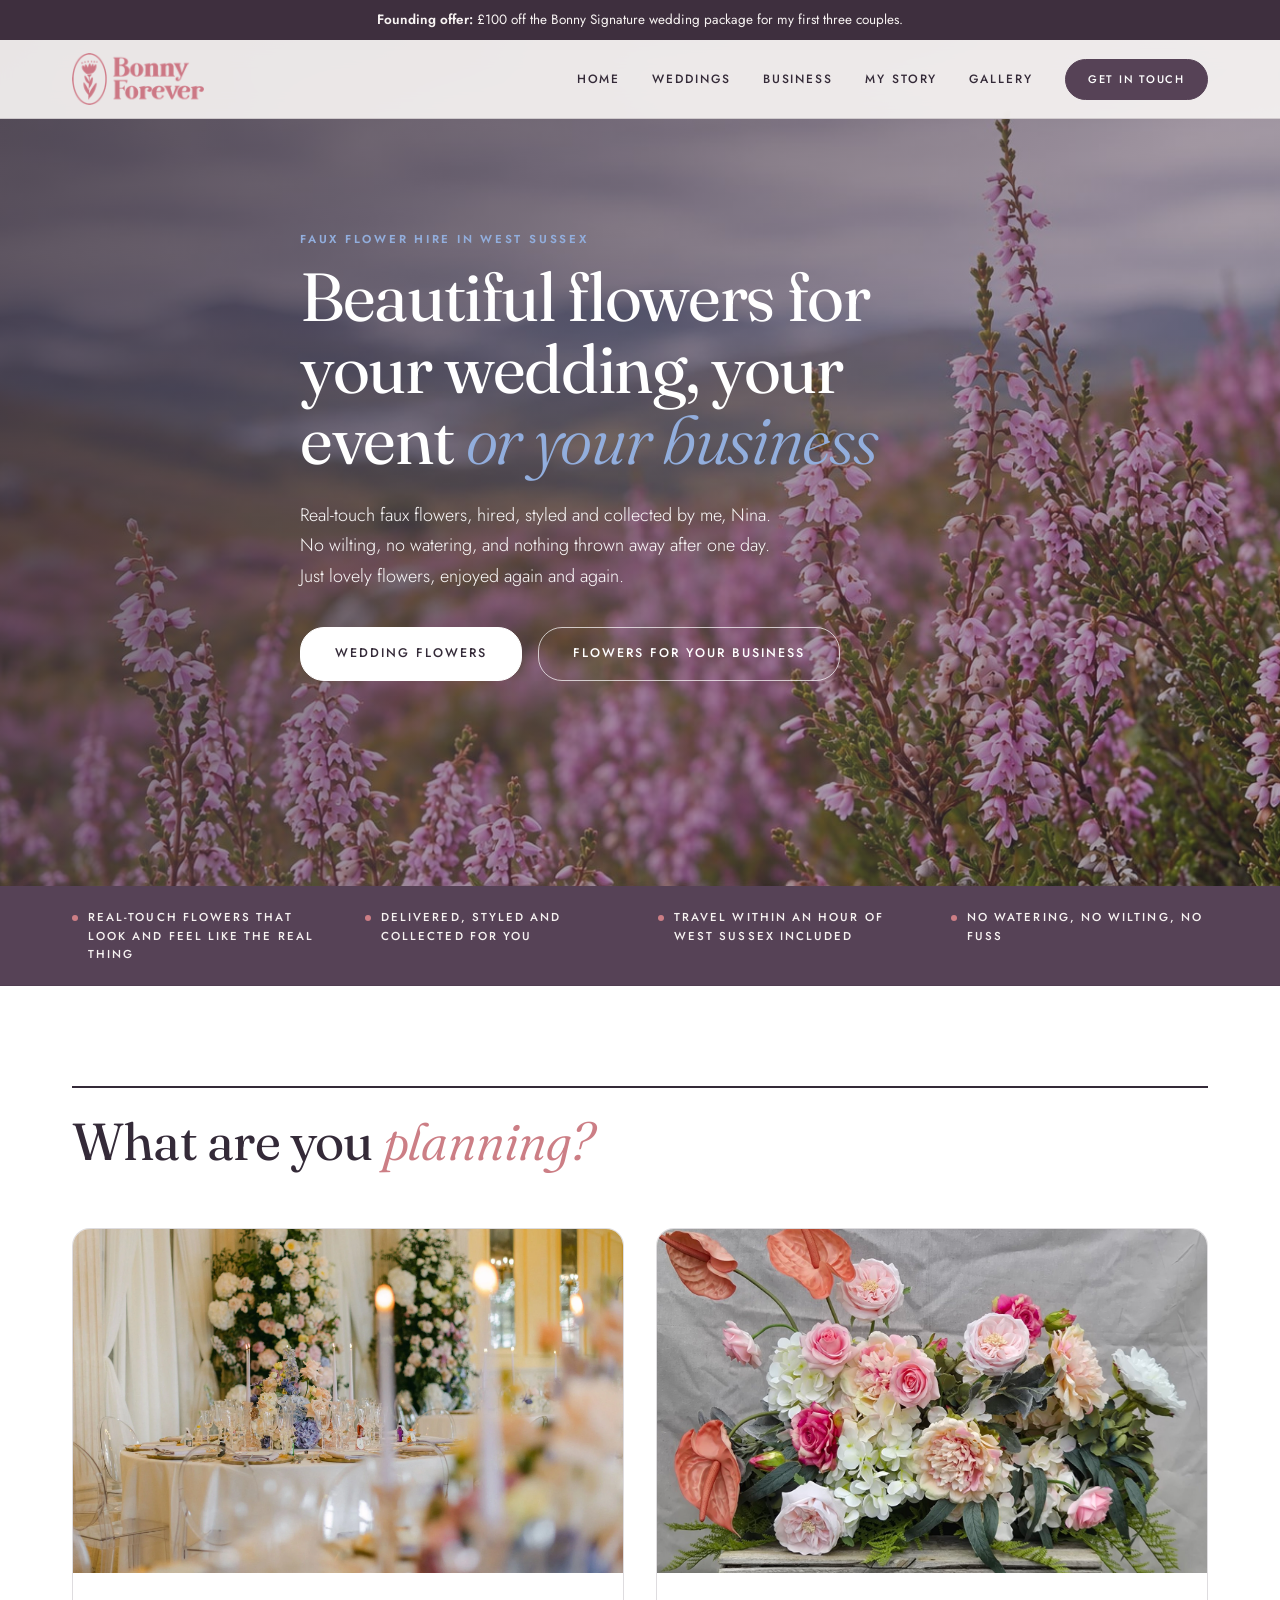
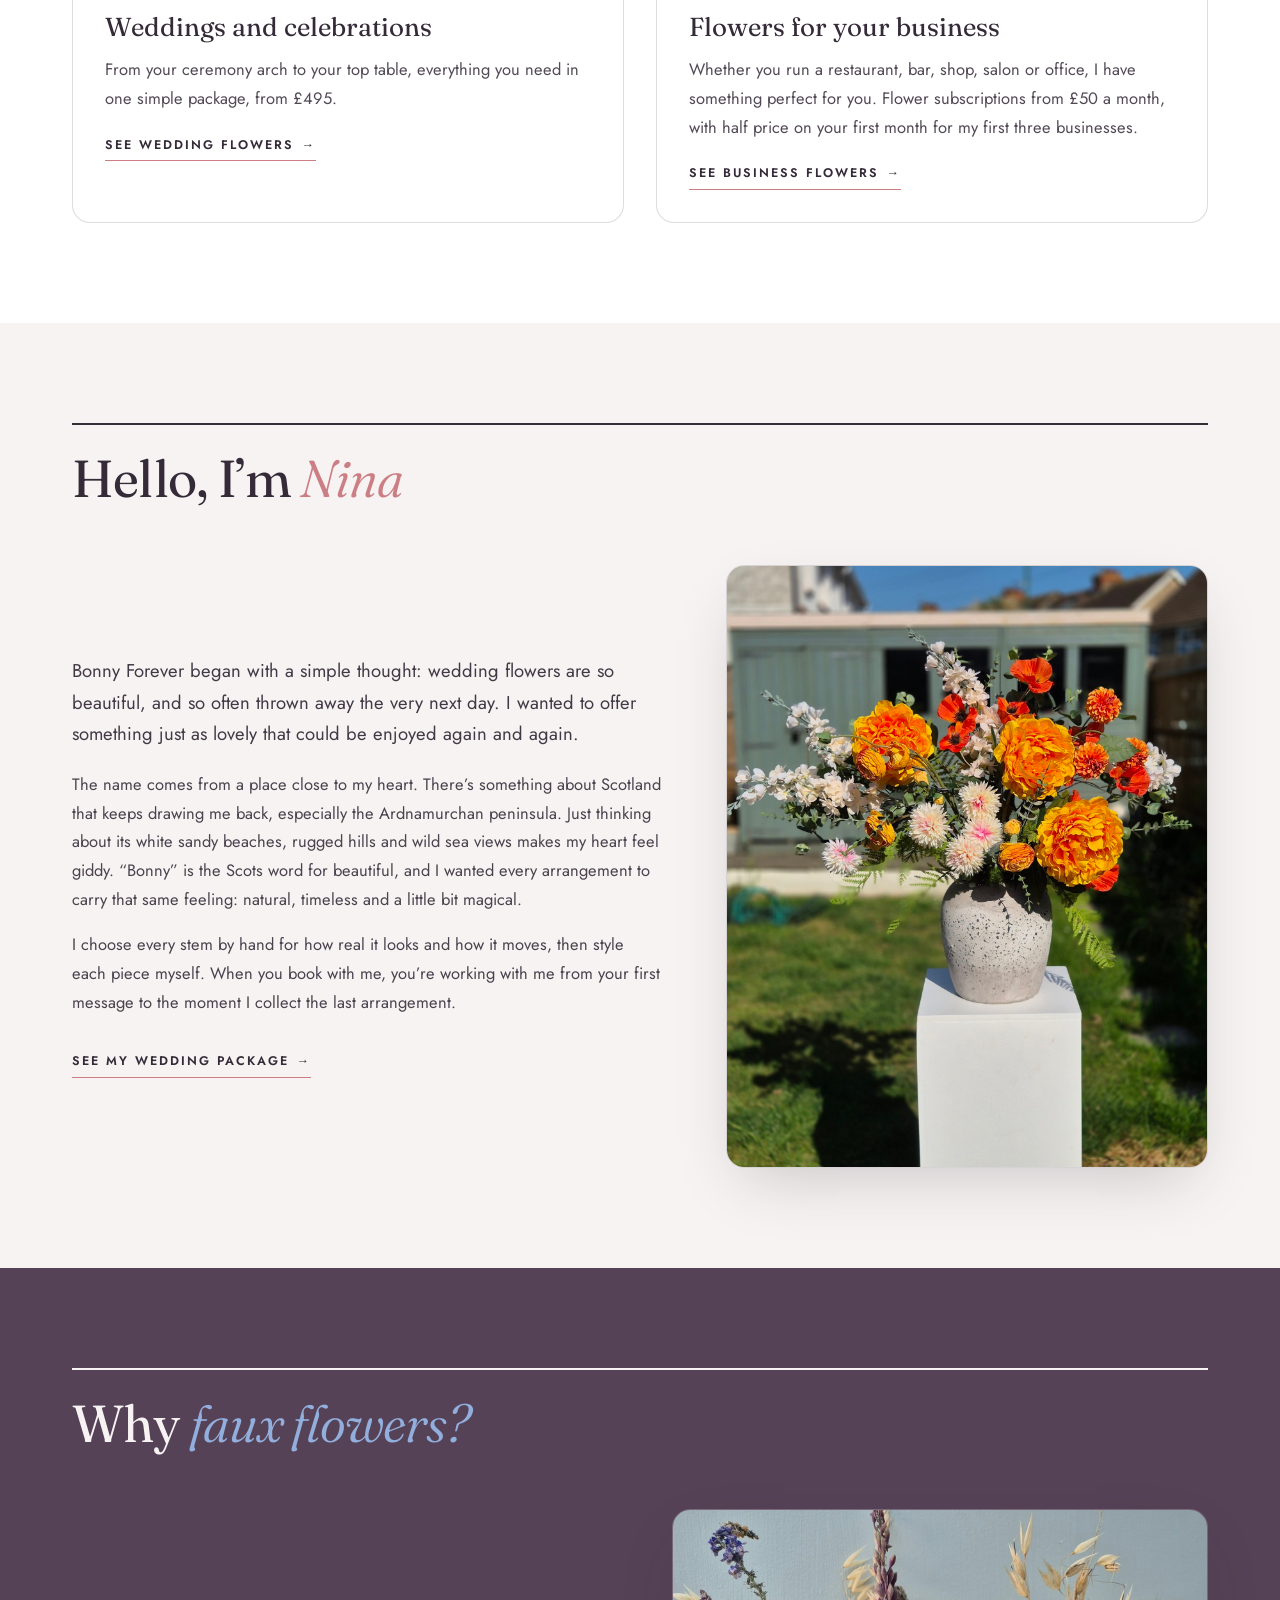
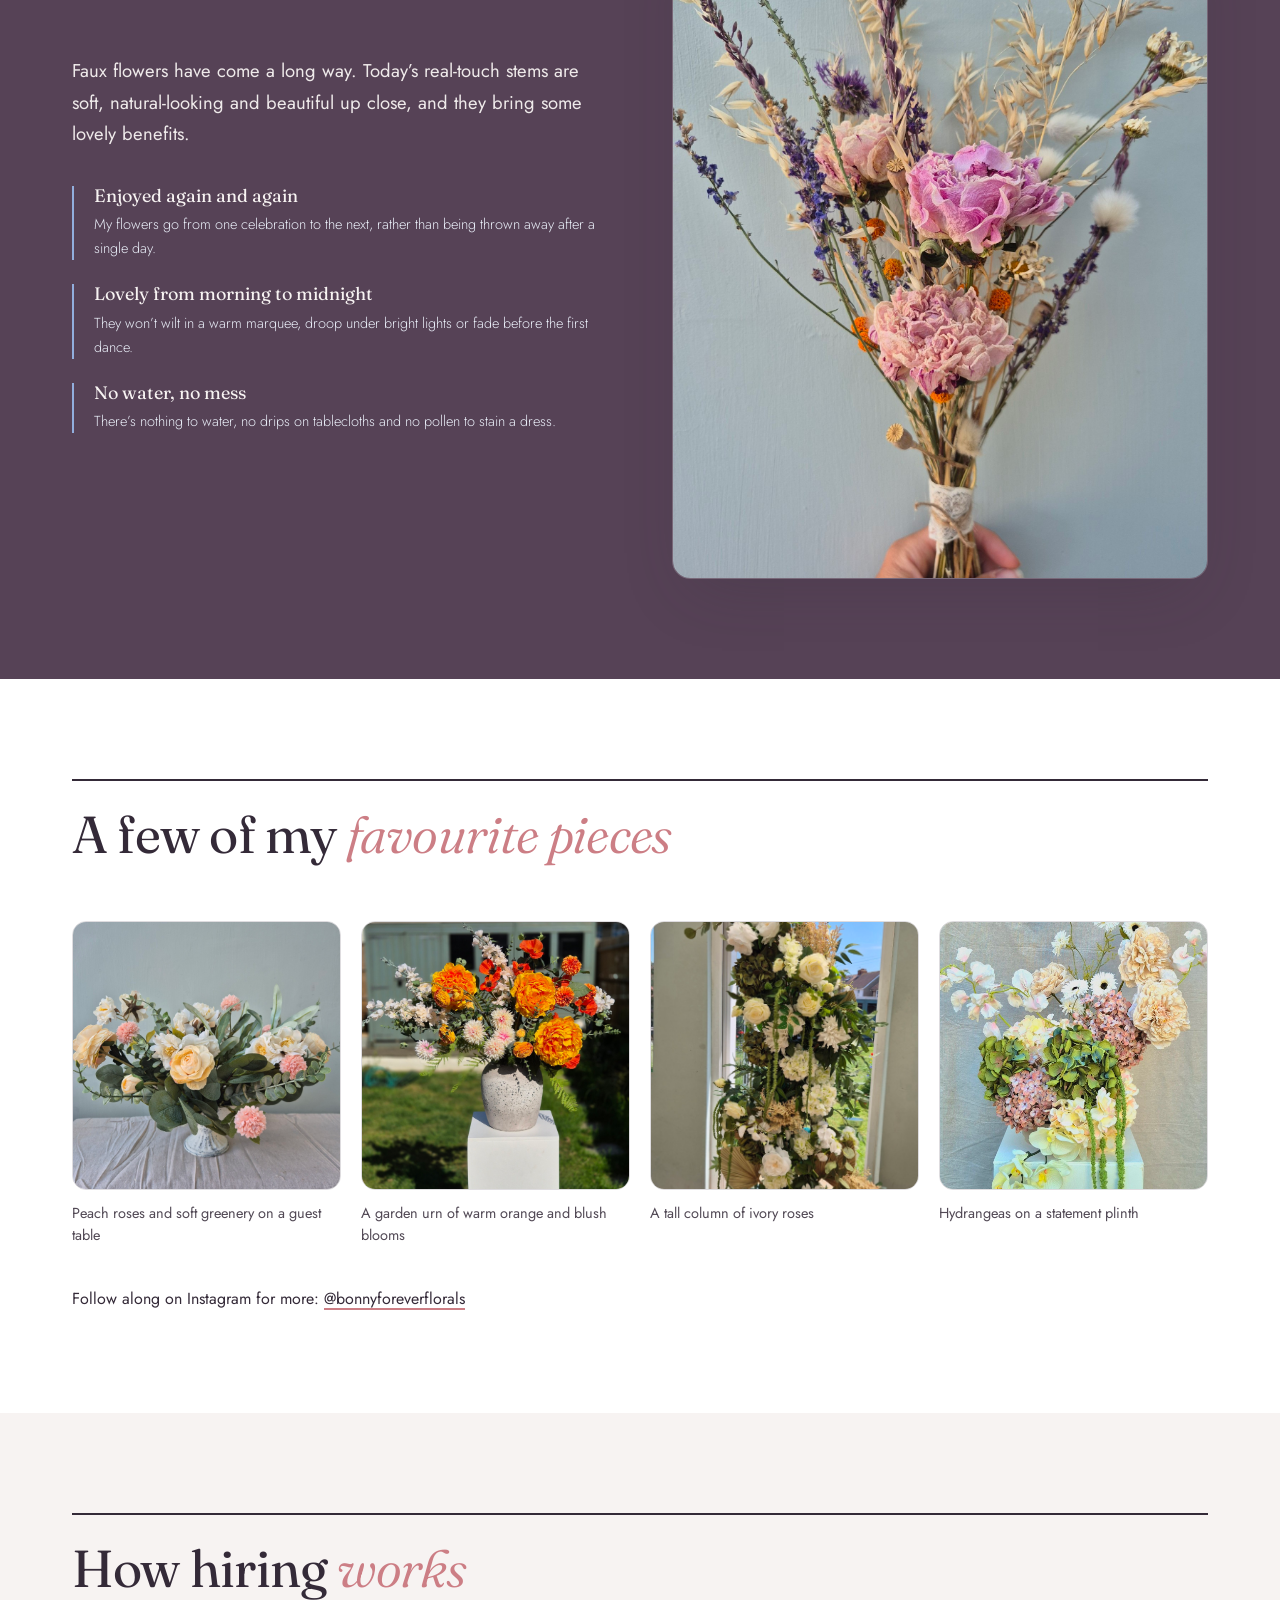
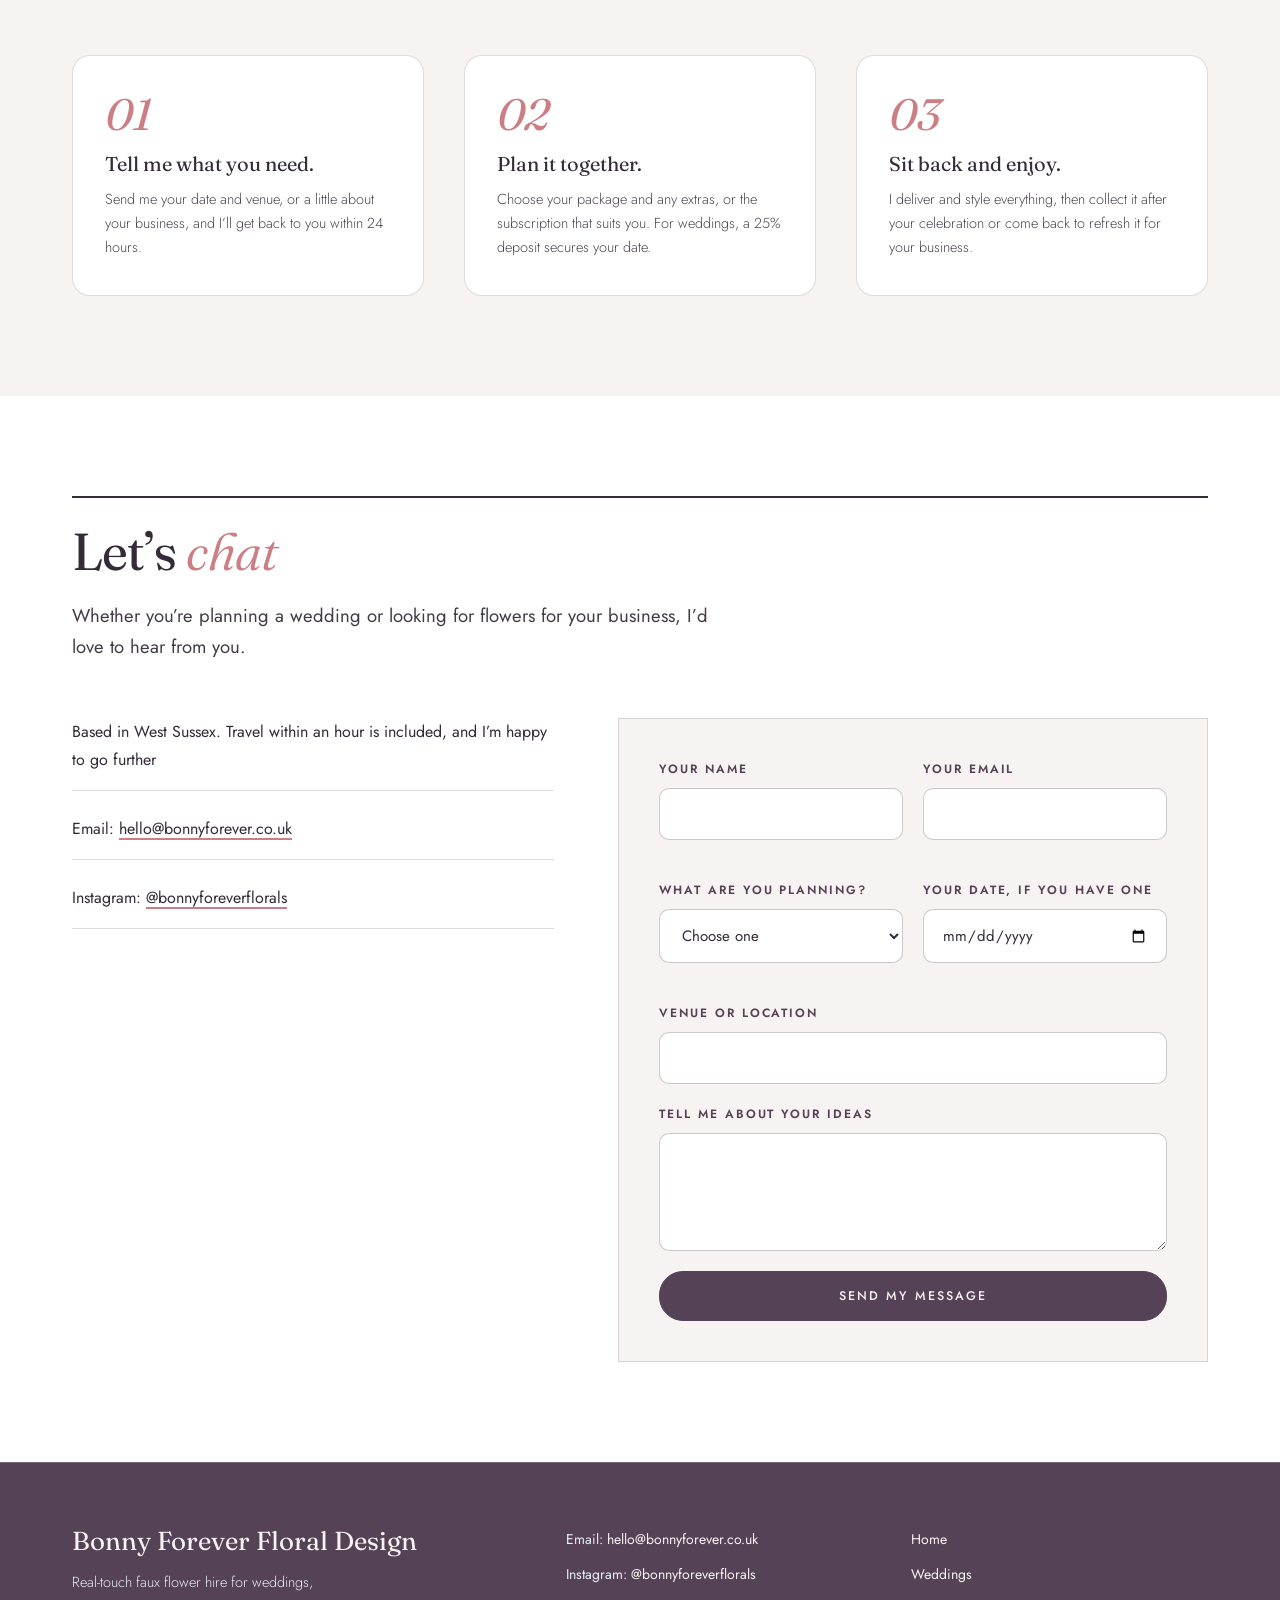
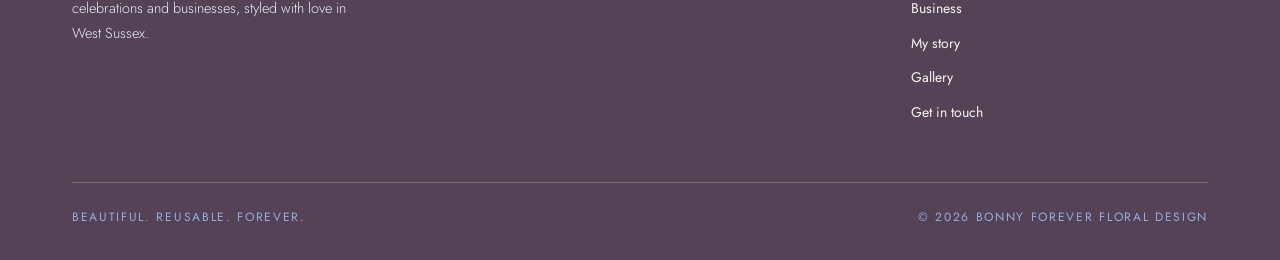
==== commit 484ae8a5: "Home: new hero photo (pink heather on a moor) pink-heather-moorland.jpg replaces centrepiece-peach-r" ====
--- a/site/index.html
+++ b/site/index.html
@@ -49,10 +49,12 @@
   </div>
 </header>
 
+<main>
+
 <!-- HERO -->
 <section class="hero">
   <div class="hero-bg">
-    <img src="images/centrepiece-peach-roses.jpg" alt="Faux centrepiece of peach roses, pink pompoms and eucalyptus in a white pedestal bowl" width="1496" height="1496">
+    <img src="images/pink-heather-moorland.jpg" alt="Pink heather in flower across a moor, with misty hills and a lake in the distance under a cloudy sky" width="1774" height="887">
   </div>
   <div class="wrap">
     <div class="hero-content">
@@ -279,6 +281,8 @@
   </div>
 </section>
 
+</main>
+
 <!-- FOOTER -->
 <footer class="site-footer">
   <div class="wrap">
